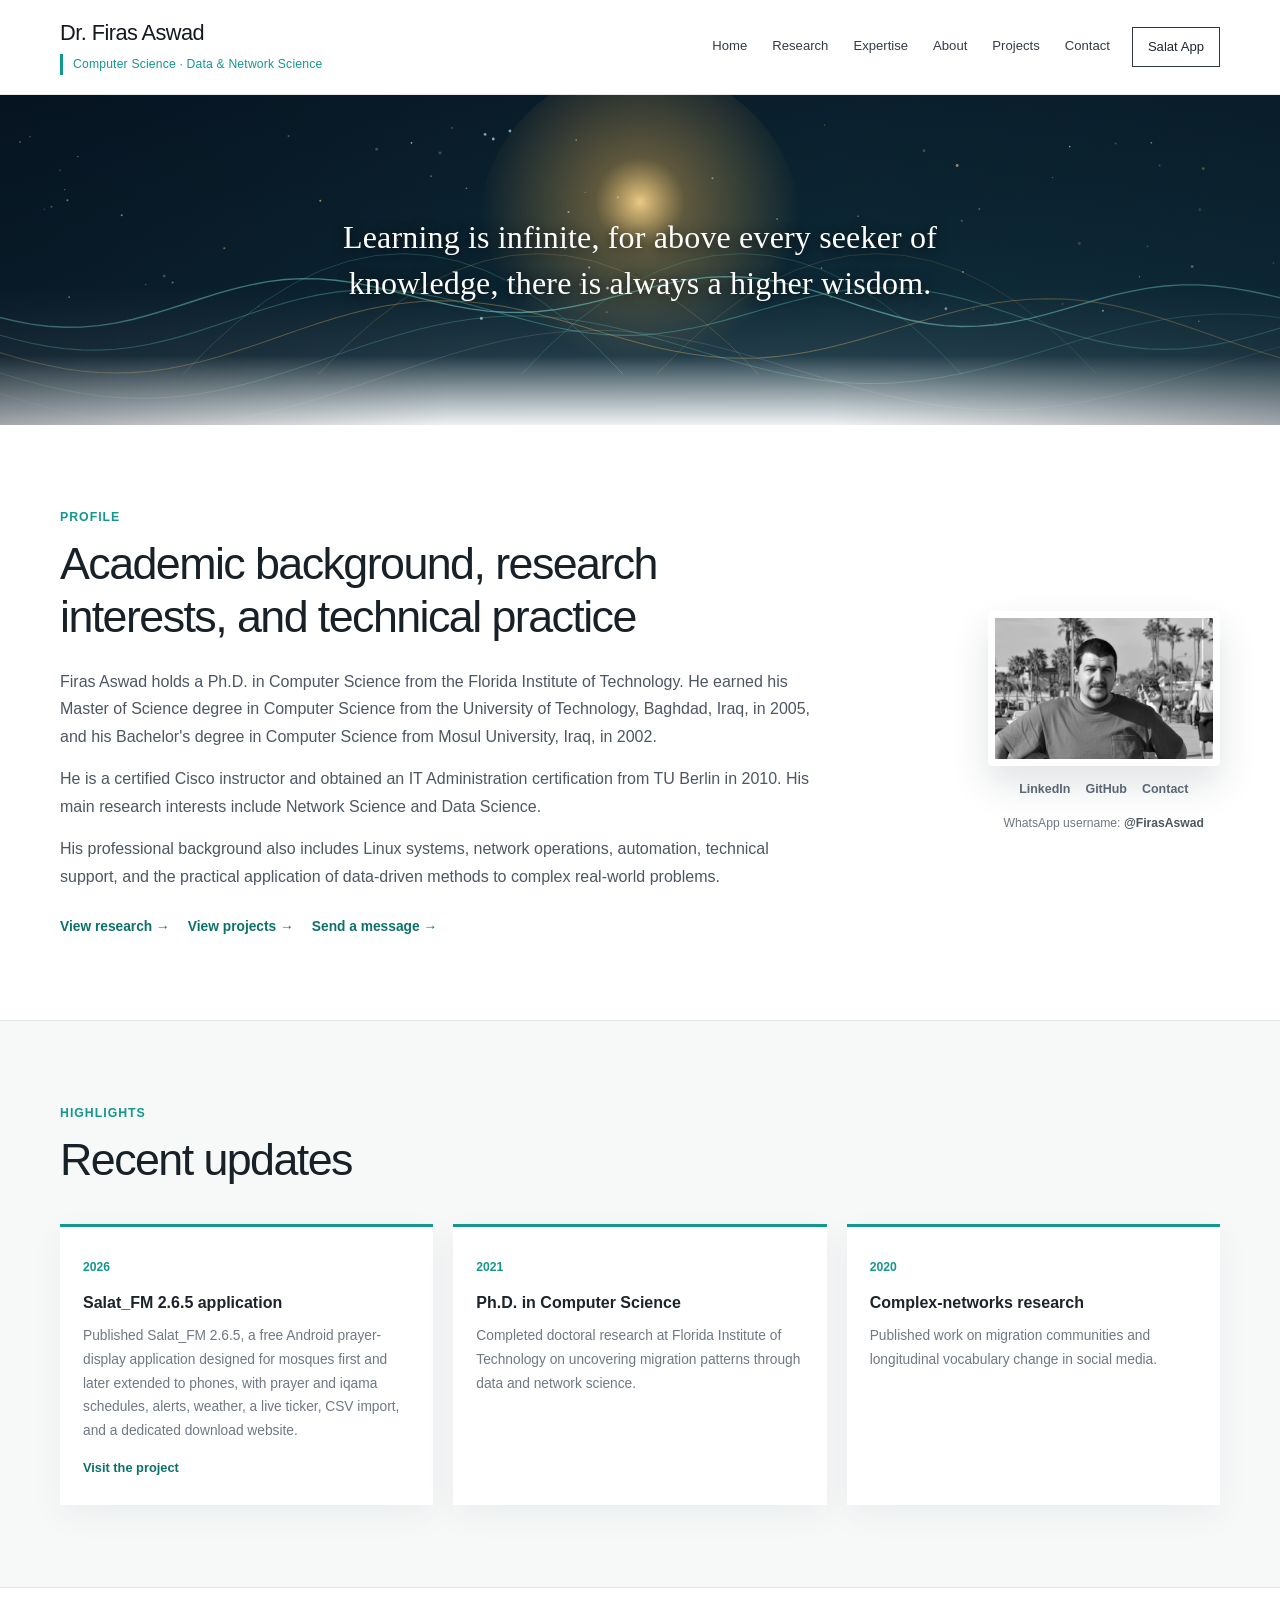
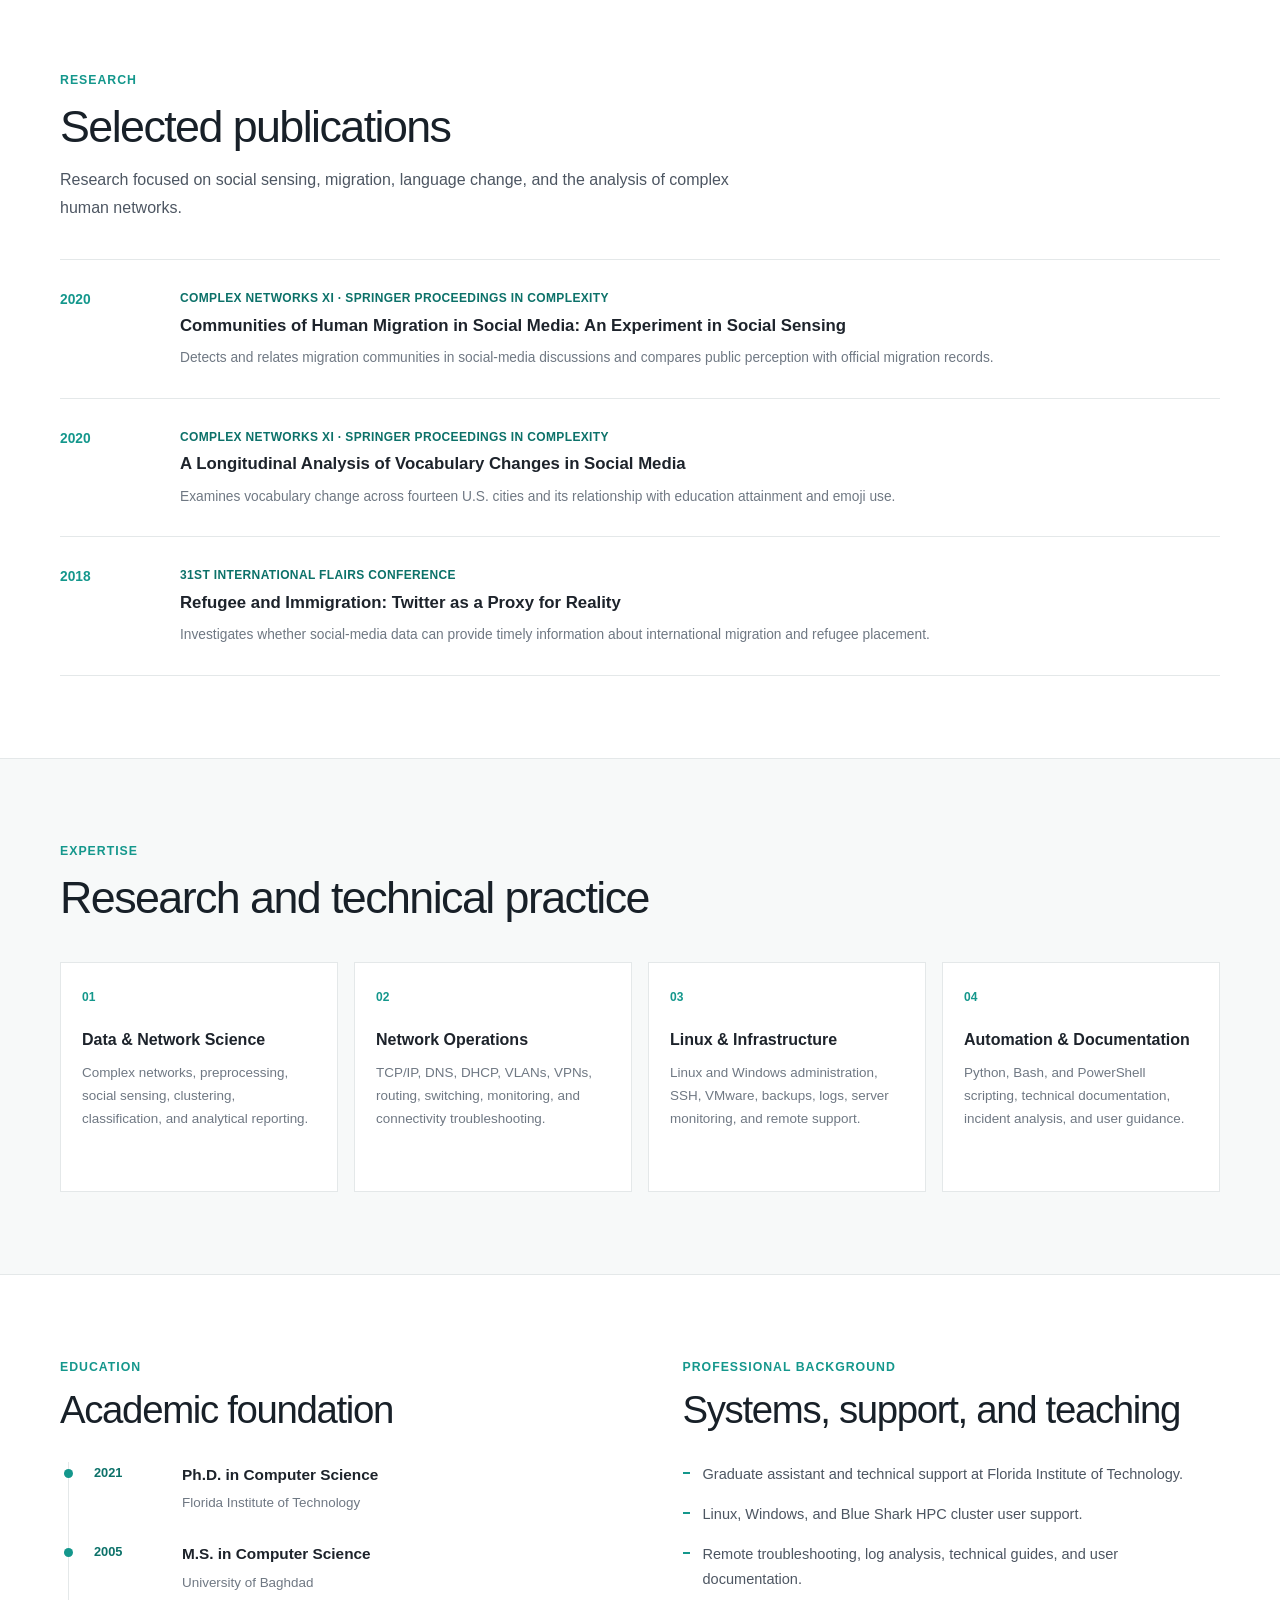
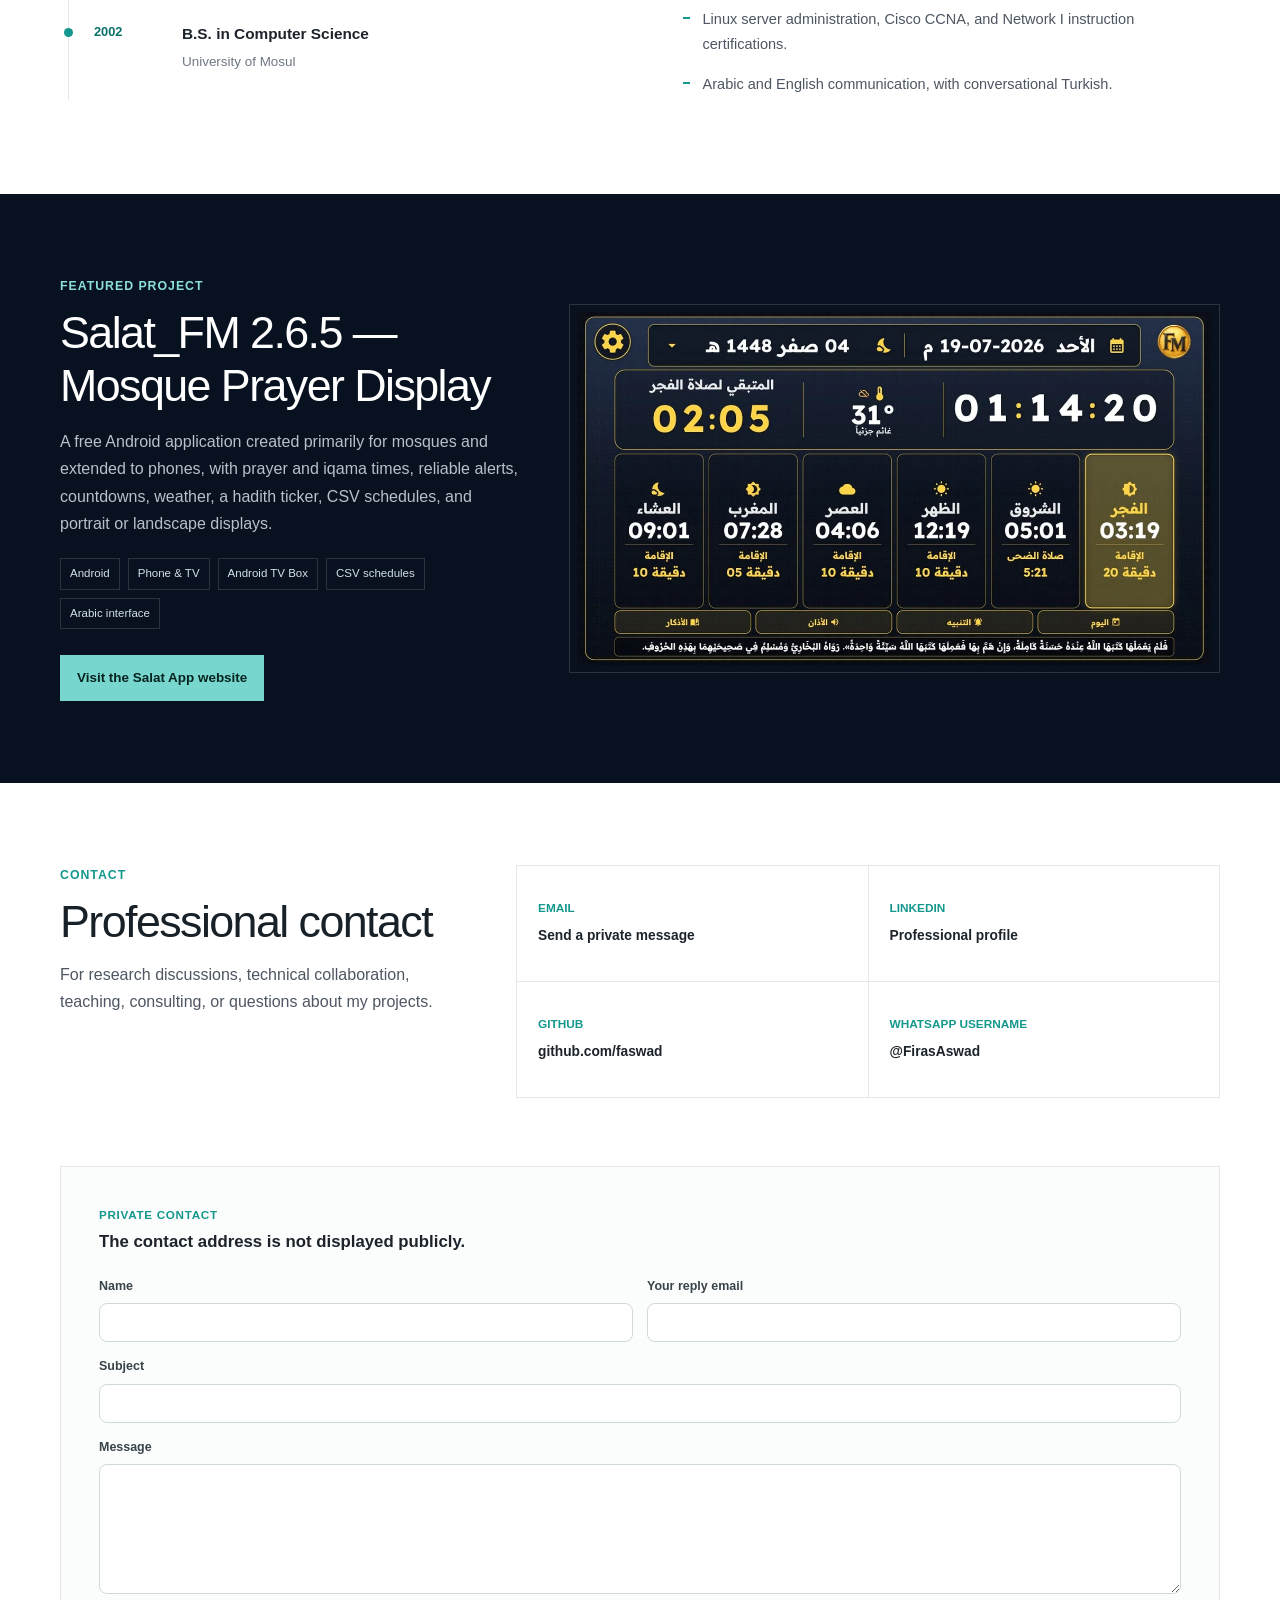
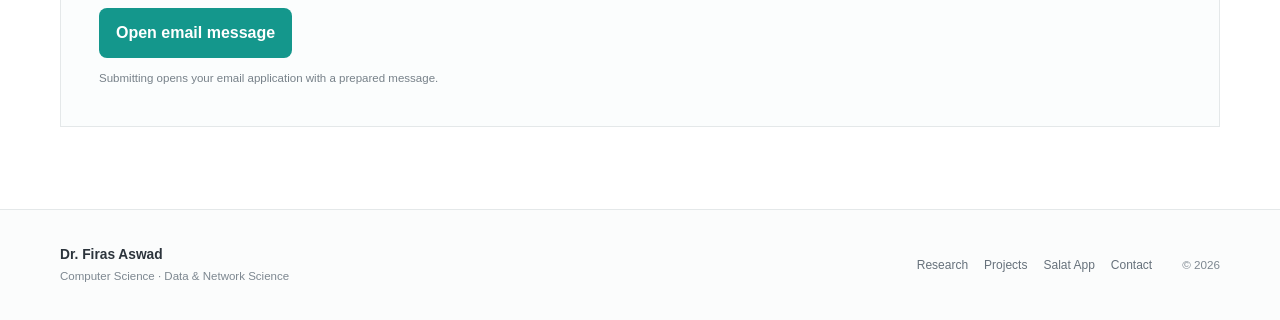
==== index.html @ f1a89670 "New Look update" ====
<!doctype html>
<html lang="en">
<head>
  <meta charset="utf-8">
  <meta name="viewport" content="width=device-width,initial-scale=1">
  <meta name="theme-color" content="#ffffff">
  <meta name="description" content="Dr. Firas Aswad — Computer Science, data and network science, IT infrastructure, Linux systems, and automation.">
  <meta name="author" content="Dr. Firas Aswad">
  <meta property="og:title" content="Dr. Firas Aswad">
  <meta property="og:description" content="Computer Science · Data & Network Science · IT Infrastructure">
  <meta property="og:type" content="website">
  <meta property="og:url" content="https://faswad.github.io/">
  <meta property="og:image" content="https://faswad.github.io/assets/images/social-preview.jpg">
  <meta name="twitter:card" content="summary_large_image">
  <link rel="icon" type="image/png" sizes="32x32" href="assets/images/favicon-32.png">
  <link rel="manifest" href="site.webmanifest">
  <link rel="stylesheet" href="assets/css/style.css?v=10">
  <title>Dr. Firas Aswad | Computer Science & Network Science</title>
</head>

<body>
  <a class="skip-link" href="#mainContent">Skip to main content</a>

  <header class="site-header">
    <div class="container header-inner">
      <a class="identity" href="#home" aria-label="Dr. Firas Aswad home">
        <strong>Dr. Firas Aswad</strong>
        <span>Computer Science · Data &amp; Network Science</span>
      </a>

      <button id="menuButton" class="menu-button" type="button"
              aria-expanded="false" aria-controls="mainNav"
              aria-label="Open navigation">
        <span></span><span></span><span></span>
      </button>

      <nav id="mainNav" class="main-nav" aria-label="Main navigation">
        <a href="#home">Home</a>
        <a href="#research">Research</a>
        <a href="#expertise">Expertise</a>
        <a href="#about">About</a>
        <a href="#projects">Projects</a>
        <a href="#contact">Contact</a>
        <a class="nav-button" href="https://faswad.github.io/salat/">Salat App</a>
      </nav>
    </div>
  </header>

  <main id="mainContent">
    <section id="home" class="knowledge-hero" aria-labelledby="heroStatement">
      <div class="knowledge-overlay">
        <p id="heroStatement">
          Learning is infinite, for above every seeker of knowledge,
          there is always a higher wisdom.
        </p>
      </div>
    </section>

    <section id="about" class="profile-section section">
      <div class="container profile-grid">
        <article class="profile-copy reveal">
          <p class="section-label">Profile</p>
          <h1>Academic background, research interests, and technical practice</h1>

          <p>
            Firas Aswad holds a Ph.D. in Computer Science from the Florida Institute
            of Technology. He earned his Master of Science degree in Computer Science
            from the University of Technology, Baghdad, Iraq, in 2005, and his
            Bachelor's degree in Computer Science from Mosul University, Iraq, in 2002.
          </p>
          <p>
            He is a certified Cisco instructor and obtained an IT Administration
            certification from TU Berlin in 2010. His main research interests include
            Network Science and Data Science.
          </p>
          <p>
            His professional background also includes Linux systems, network operations,
            automation, technical support, and the practical application of data-driven
            methods to complex real-world problems.
          </p>

          <div class="profile-actions">
            <a class="text-link" href="#research">View research</a>
            <a class="text-link" href="#projects">View projects</a>
            <a class="text-link" href="#contact">Send a message</a>
          </div>
        </article>

        <aside class="profile-card reveal" aria-label="Professional profile">
          <img src="assets/images/firas-portrait-bw.webp"
               alt="Portrait of Dr. Firas Aswad"
               width="720" height="900">

          <div class="profile-links">
            <a href="https://www.linkedin.com/in/firas-aswad-50849962"
               target="_blank" rel="noopener noreferrer">LinkedIn</a>
            <a href="https://github.com/faswad"
               target="_blank" rel="noopener noreferrer">GitHub</a>
            <a href="#contact">Contact</a>
          </div>

          <p class="whatsapp-name">WhatsApp username: <strong>@FirasAswad</strong></p>
        </aside>
      </div>
    </section>

    <section class="updates-section section section-tint" aria-labelledby="updatesTitle">
      <div class="container">
        <header class="section-heading reveal">
          <p class="section-label">Highlights</p>
          <h2 id="updatesTitle">Recent updates</h2>
        </header>

        <div class="updates-grid">
          <article class="update-card reveal">
            <time datetime="2026">2026</time>
            <h3>Salat_FM 2.6.5 application</h3>
            <p>
              Published Salat_FM 2.6.5, a free Android prayer-display application designed for mosques first and later extended to phones, with prayer and iqama schedules, alerts, weather, a live ticker, CSV import, and a dedicated download website.
            </p>
            <a href="https://faswad.github.io/salat/">Visit the project</a>
          </article>

          <article class="update-card reveal">
            <time datetime="2021">2021</time>
            <h3>Ph.D. in Computer Science</h3>
            <p>
              Completed doctoral research at Florida Institute of Technology on
              uncovering migration patterns through data and network science.
            </p>
          </article>

          <article class="update-card reveal">
            <time datetime="2020">2020</time>
            <h3>Complex-networks research</h3>
            <p>
              Published work on migration communities and longitudinal vocabulary
              change in social media.
            </p>
          </article>
        </div>
      </div>
    </section>

    <section id="research" class="section">
      <div class="container">
        <header class="section-heading reveal">
          <p class="section-label">Research</p>
          <h2>Selected publications</h2>
          <p>
            Research focused on social sensing, migration, language change,
            and the analysis of complex human networks.
          </p>
        </header>

        <div class="publication-list">
          <article class="publication-item reveal">
            <div class="publication-year">2020</div>
            <div>
              <p class="publication-venue">Complex Networks XI · Springer Proceedings in Complexity</p>
              <h3>Communities of Human Migration in Social Media: An Experiment in Social Sensing</h3>
              <p>
                Detects and relates migration communities in social-media discussions
                and compares public perception with official migration records.
              </p>
            </div>
          </article>

          <article class="publication-item reveal">
            <div class="publication-year">2020</div>
            <div>
              <p class="publication-venue">Complex Networks XI · Springer Proceedings in Complexity</p>
              <h3>A Longitudinal Analysis of Vocabulary Changes in Social Media</h3>
              <p>
                Examines vocabulary change across fourteen U.S. cities and its
                relationship with education attainment and emoji use.
              </p>
            </div>
          </article>

          <article class="publication-item reveal">
            <div class="publication-year">2018</div>
            <div>
              <p class="publication-venue">31st International FLAIRS Conference</p>
              <h3>Refugee and Immigration: Twitter as a Proxy for Reality</h3>
              <p>
                Investigates whether social-media data can provide timely information
                about international migration and refugee placement.
              </p>
            </div>
          </article>
        </div>
      </div>
    </section>

    <section id="expertise" class="section section-tint">
      <div class="container">
        <header class="section-heading reveal">
          <p class="section-label">Expertise</p>
          <h2>Research and technical practice</h2>
        </header>

        <div class="expertise-grid">
          <article class="expertise-card reveal">
            <span>01</span>
            <h3>Data &amp; Network Science</h3>
            <p>Complex networks, preprocessing, social sensing, clustering, classification, and analytical reporting.</p>
          </article>

          <article class="expertise-card reveal">
            <span>02</span>
            <h3>Network Operations</h3>
            <p>TCP/IP, DNS, DHCP, VLANs, VPNs, routing, switching, monitoring, and connectivity troubleshooting.</p>
          </article>

          <article class="expertise-card reveal">
            <span>03</span>
            <h3>Linux &amp; Infrastructure</h3>
            <p>Linux and Windows administration, SSH, VMware, backups, logs, server monitoring, and remote support.</p>
          </article>

          <article class="expertise-card reveal">
            <span>04</span>
            <h3>Automation &amp; Documentation</h3>
            <p>Python, Bash, and PowerShell scripting, technical documentation, incident analysis, and user guidance.</p>
          </article>
        </div>
      </div>
    </section>

    <section class="section" aria-labelledby="backgroundTitle">
      <div class="container two-column">
        <article class="background-panel reveal">
          <p class="section-label">Education</p>
          <h2 id="backgroundTitle">Academic foundation</h2>

          <div class="timeline">
            <div class="timeline-item">
              <time>2021</time>
              <div>
                <h3>Ph.D. in Computer Science</h3>
                <p>Florida Institute of Technology</p>
              </div>
            </div>
            <div class="timeline-item">
              <time>2005</time>
              <div>
                <h3>M.S. in Computer Science</h3>
                <p>University of Baghdad</p>
              </div>
            </div>
            <div class="timeline-item">
              <time>2002</time>
              <div>
                <h3>B.S. in Computer Science</h3>
                <p>University of Mosul</p>
              </div>
            </div>
          </div>
        </article>

        <article class="background-panel reveal">
          <p class="section-label">Professional background</p>
          <h2>Systems, support, and teaching</h2>
          <ul class="clean-list">
            <li>Graduate assistant and technical support at Florida Institute of Technology.</li>
            <li>Linux, Windows, and Blue Shark HPC cluster user support.</li>
            <li>Remote troubleshooting, log analysis, technical guides, and user documentation.</li>
            <li>Linux server administration, Cisco CCNA, and Network I instruction certifications.</li>
            <li>Arabic and English communication, with conversational Turkish.</li>
          </ul>
        </article>
      </div>
    </section>

    <section id="projects" class="section project-section">
      <div class="container">
        <article class="project-feature reveal">
          <div class="project-copy">
            <p class="section-label light">Featured project</p>
            <h2>Salat_FM 2.6.5 — Mosque Prayer Display</h2>
            <p>
              A free Android application created primarily for mosques and extended to phones, with prayer and iqama times, reliable alerts, countdowns, weather, a hadith ticker, CSV schedules, and portrait or landscape displays.
            </p>
            <div class="project-tags">
              <span>Android</span>
              <span>Phone &amp; TV</span>
              <span>Android TV Box</span>
              <span>CSV schedules</span>
              <span>Arabic interface</span>
            </div>
            <a class="project-button" href="https://faswad.github.io/salat/">
              Visit the Salat App website
            </a>
          </div>

          <div class="project-image">
            <img src="assets/images/salat-app.webp"
                 alt="Salat_FM 2.6.5 application in landscape mode"
                 loading="lazy">
          </div>
        </article>
      </div>
    </section>

    <section id="contact" class="section">
      <div class="container contact-layout">
        <header class="section-heading reveal">
          <p class="section-label">Contact</p>
          <h2>Professional contact</h2>
          <p>
            For research discussions, technical collaboration, teaching,
            consulting, or questions about my projects.
          </p>
        </header>

        <div class="contact-cards reveal">
          <button class="contact-email-button" type="button" data-contact-open>
            <span>Email</span>
            <strong>Send a private message</strong>
          </button>
          <a href="https://www.linkedin.com/in/firas-aswad-50849962"
             target="_blank" rel="noopener noreferrer">
            <span>LinkedIn</span>
            <strong>Professional profile</strong>
          </a>
          <a href="https://github.com/faswad"
             target="_blank" rel="noopener noreferrer">
            <span>GitHub</span>
            <strong>github.com/faswad</strong>
          </a>
          <div class="contact-static">
            <span>WhatsApp username</span>
            <strong>@FirasAswad</strong>
          </div>
        </div>

        <form class="private-contact-form reveal" id="privateContactForm">
          <div class="private-form-heading">
            <span>Private contact</span>
            <strong>The contact address is not displayed publicly.</strong>
          </div>
          <div class="private-form-grid">
            <label>Name<input type="text" name="name" autocomplete="name" required maxlength="80"></label>
            <label>Your reply email<input type="email" name="reply" autocomplete="email" required maxlength="120"></label>
          </div>
          <label>Subject<input type="text" name="subject" required maxlength="140"></label>
          <label>Message<textarea name="message" rows="6" required maxlength="2500"></textarea></label>
          <button type="submit">Open email message</button>
          <p id="privateContactStatus" aria-live="polite">Submitting opens your email application with a prepared message.</p>
        </form>
      </div>
    </section>
  </main>

  <footer class="site-footer">
    <div class="container footer-inner">
      <div>
        <strong>Dr. Firas Aswad</strong>
        <span>Computer Science · Data &amp; Network Science</span>
      </div>
      <nav aria-label="Footer navigation">
        <a href="#research">Research</a>
        <a href="#projects">Projects</a>
        <a href="https://faswad.github.io/salat/">Salat App</a>
        <a href="#contact">Contact</a>
      </nav>
      <p>© <span data-year></span></p>
    </div>
  </footer>

  <script src="assets/js/main.js?v=10"></script>
</body>
</html>
---- assets/css/style.css ----
:root {
  --ink: #1d232b;
  --ink-soft: #4d5662;
  --muted: #6f7883;
  --teal: #14978c;
  --teal-dark: #0c7169;
  --teal-pale: #e9f5f3;
  --navy: #08111f;
  --paper: #ffffff;
  --tint: #f7f9f9;
  --line: #e4e8e9;
  --shadow: 0 18px 48px rgba(22, 35, 49, 0.10);
  --radius: 5px;
  --container: 1160px;
}

* { box-sizing: border-box; }
html { scroll-behavior: smooth; scroll-padding-top: 92px; }
body {
  margin: 0;
  min-width: 320px;
  color: var(--ink);
  background: var(--paper);
  font-family: "Avenir Next", "Segoe UI", Arial, sans-serif;
  line-height: 1.72;
  -webkit-font-smoothing: antialiased;
}
img { display: block; max-width: 100%; }
a { color: inherit; }
button { font: inherit; }
.container { width: min(calc(100% - 40px), var(--container)); margin-inline: auto; }

.skip-link {
  position: fixed;
  top: 10px;
  left: 10px;
  z-index: 9999;
  transform: translateY(-160%);
  padding: 9px 14px;
  color: white;
  background: var(--teal-dark);
  text-decoration: none;
}
.skip-link:focus { transform: translateY(0); }

.site-header {
  position: sticky;
  top: 0;
  z-index: 1000;
  background: rgba(255,255,255,.97);
  border-bottom: 1px solid var(--line);
  backdrop-filter: blur(14px);
}
.header-inner {
  min-height: 94px;
  display: flex;
  align-items: center;
  justify-content: space-between;
  gap: 28px;
}
.identity {
  min-width: 270px;
  text-decoration: none;
}
.identity strong {
  display: block;
  color: #14191f;
  font-size: 1.36rem;
  font-weight: 500;
  letter-spacing: -.025em;
  line-height: 1.25;
}
.identity span {
  display: block;
  margin-top: 7px;
  padding-left: 10px;
  border-left: 3px solid var(--teal);
  color: var(--teal);
  font-size: .76rem;
  letter-spacing: .015em;
}
.main-nav {
  display: flex;
  align-items: center;
  gap: 3px;
}
.main-nav a {
  padding: 8px 11px;
  color: #333b45;
  font-size: .82rem;
  text-decoration: none;
  border-bottom: 2px solid transparent;
}
.main-nav a:hover,
.main-nav a:focus-visible {
  color: var(--teal-dark);
  border-bottom-color: var(--teal);
}
.main-nav .nav-button {
  margin-left: 8px;
  padding: 8px 15px;
  border: 1px solid #2e363f;
  color: #1e252c;
}
.main-nav .nav-button:hover {
  color: white;
  border-color: var(--teal);
  background: var(--teal);
}
.menu-button {
  display: none;
  width: 44px;
  height: 44px;
  padding: 10px;
  border: 1px solid var(--line);
  background: white;
  cursor: pointer;
}
.menu-button span {
  display: block;
  height: 2px;
  margin: 5px 0;
  background: var(--ink);
}

.knowledge-hero {
  min-height: 330px;
  display: grid;
  place-items: center;
  background: var(--navy) url("../images/knowledge-horizon.svg") center/cover no-repeat;
}
.knowledge-overlay {
  width: min(calc(100% - 40px), 760px);
  padding: 38px 30px;
  text-align: center;
}
.knowledge-overlay p {
  margin: 0;
  color: white;
  font-family: Georgia, "Times New Roman", serif;
  font-size: clamp(1.35rem, 2.5vw, 2.05rem);
  line-height: 1.45;
  text-shadow: 0 2px 12px rgba(0,0,0,.65);
}

.section { padding: 82px 0; }
.section-tint {
  background: var(--tint);
  border-block: 1px solid var(--line);
}
.section-label {
  margin: 0 0 9px;
  color: var(--teal);
  font-size: .77rem;
  font-weight: 600;
  letter-spacing: .08em;
  text-transform: uppercase;
}
.section-label.light { color: #8de0d7; }
.section-heading {
  max-width: 760px;
  margin-bottom: 38px;
}
.section-heading h2,
.profile-copy h1,
.background-panel h2,
.project-copy h2 {
  margin: 0;
  color: #182028;
  font-size: clamp(2rem, 3.5vw, 3rem);
  font-weight: 400;
  letter-spacing: -.035em;
  line-height: 1.18;
}
.section-heading > p:last-child {
  max-width: 690px;
  margin: 13px 0 0;
  color: var(--ink-soft);
}

.profile-grid {
  display: grid;
  grid-template-columns: minmax(0, 1.72fr) minmax(210px, .48fr);
  gap: clamp(48px, 8vw, 95px);
  align-items: center;
}
.profile-copy {
  max-width: 760px;
}
.profile-copy h1 { margin-bottom: 25px; }
.profile-copy > p:not(.section-label) {
  margin: 0 0 15px;
  color: var(--ink-soft);
  font-size: 1rem;
}
.profile-actions {
  display: flex;
  flex-wrap: wrap;
  gap: 18px;
  margin-top: 24px;
}
.text-link {
  color: var(--teal-dark);
  font-size: .86rem;
  font-weight: 600;
  text-decoration: none;
}
.text-link::after { content: " →"; }
.text-link:hover { text-decoration: underline; }

.profile-card {
  max-width: 238px;
  justify-self: center;
}
.profile-card img {
  width: 100%;
  aspect-ratio: 4/5;
  object-fit: cover;
  border: 1px solid #e1e4e5;
}
.profile-links {
  display: flex;
  justify-content: center;
  gap: 15px;
  padding: 13px 5px 8px;
}
.profile-links a {
  color: #596675;
  font-size: .78rem;
  font-weight: 600;
  text-decoration: none;
}
.profile-links a:hover { color: var(--teal); }
.whatsapp-name {
  margin: 4px 0 0;
  color: var(--muted);
  text-align: center;
  font-size: .76rem;
}
.whatsapp-name strong { color: var(--ink-soft); }

.updates-grid {
  display: grid;
  grid-template-columns: repeat(3, minmax(0,1fr));
  gap: 20px;
}
.update-card {
  padding: 25px 23px;
  background: white;
  border-top: 3px solid var(--teal);
  box-shadow: 0 10px 30px rgba(30,45,58,.055);
}
.update-card time {
  color: var(--teal);
  font-size: .76rem;
  font-weight: 700;
}
.update-card h3 {
  margin: 9px 0 8px;
  font-size: 1rem;
  font-weight: 600;
}
.update-card p {
  margin: 0;
  color: var(--muted);
  font-size: .86rem;
}
.update-card a {
  display: inline-block;
  margin-top: 14px;
  color: var(--teal-dark);
  font-size: .8rem;
  font-weight: 600;
  text-decoration: none;
}

.publication-list {
  border-top: 1px solid var(--line);
}
.publication-item {
  display: grid;
  grid-template-columns: 95px 1fr;
  gap: 25px;
  padding: 28px 0;
  border-bottom: 1px solid var(--line);
}
.publication-year {
  color: var(--teal);
  font-size: .86rem;
  font-weight: 600;
}
.publication-venue {
  margin: 0 0 5px;
  color: var(--teal-dark);
  font-size: .75rem;
  font-weight: 600;
  letter-spacing: .03em;
  text-transform: uppercase;
}
.publication-item h3 {
  margin: 0;
  font-size: 1.05rem;
  font-weight: 600;
  line-height: 1.45;
}
.publication-item div:last-child > p:last-child {
  margin: 8px 0 0;
  color: var(--muted);
  font-size: .86rem;
}

.expertise-grid {
  display: grid;
  grid-template-columns: repeat(4, minmax(0,1fr));
  gap: 16px;
}
.expertise-card {
  min-height: 230px;
  padding: 24px 21px;
  background: white;
  border: 1px solid var(--line);
  transition: transform .18s ease, box-shadow .18s ease;
}
.expertise-card:hover {
  transform: translateY(-3px);
  box-shadow: var(--shadow);
}
.expertise-card > span {
  display: block;
  color: var(--teal);
  font-size: .75rem;
  font-weight: 700;
}
.expertise-card h3 {
  margin: 18px 0 8px;
  font-size: 1rem;
  font-weight: 600;
}
.expertise-card p {
  margin: 0;
  color: var(--muted);
  font-size: .84rem;
}

.two-column {
  display: grid;
  grid-template-columns: repeat(2, minmax(0,1fr));
  gap: clamp(40px, 7vw, 85px);
}
.background-panel h2 {
  margin-bottom: 29px;
  font-size: clamp(1.75rem, 3vw, 2.45rem);
}
.timeline {
  border-left: 1px solid var(--line);
  margin-left: 8px;
}
.timeline-item {
  position: relative;
  display: grid;
  grid-template-columns: 70px 1fr;
  gap: 18px;
  padding: 0 0 27px 25px;
}
.timeline-item::before {
  content: "";
  position: absolute;
  left: -5px;
  top: 7px;
  width: 9px;
  height: 9px;
  border-radius: 50%;
  background: var(--teal);
}
.timeline-item time {
  color: var(--teal-dark);
  font-size: .8rem;
  font-weight: 600;
}
.timeline-item h3 {
  margin: 0;
  font-size: .96rem;
  font-weight: 600;
}
.timeline-item p {
  margin: 3px 0 0;
  color: var(--muted);
  font-size: .84rem;
}
.clean-list {
  margin: 0;
  padding: 0;
  list-style: none;
}
.clean-list li {
  position: relative;
  padding: 0 0 15px 20px;
  color: var(--ink-soft);
  font-size: .91rem;
}
.clean-list li::before {
  content: "";
  position: absolute;
  left: 0;
  top: .72em;
  width: 7px;
  height: 2px;
  background: var(--teal);
}

.project-section {
  color: white;
  background: var(--navy);
}
.project-feature {
  display: grid;
  grid-template-columns: minmax(0,.83fr) minmax(420px,1.17fr);
  gap: 48px;
  align-items: center;
}
.project-copy h2 { color: white; }
.project-copy > p:not(.section-label) {
  color: #b7c0cb;
}
.project-tags {
  display: flex;
  flex-wrap: wrap;
  gap: 8px;
  margin: 20px 0 26px;
}
.project-tags span {
  padding: 5px 9px;
  color: #d3e0e8;
  border: 1px solid rgba(255,255,255,.14);
  font-size: .72rem;
}
.project-button {
  display: inline-flex;
  padding: 11px 17px;
  color: #06231f;
  background: #77d7ce;
  font-size: .84rem;
  font-weight: 700;
  text-decoration: none;
}
.project-button:hover { background: #9ae6df; }
.project-image {
  overflow: hidden;
  padding: 7px;
  border: 1px solid rgba(255,255,255,.14);
}
.project-image img { width: 100%; }

.contact-layout {
  display: grid;
  grid-template-columns: minmax(0,.72fr) minmax(420px,1.28fr);
  gap: 60px;
  align-items: start;
}
.contact-cards {
  display: grid;
  grid-template-columns: repeat(2, minmax(0,1fr));
  border-top: 1px solid var(--line);
  border-left: 1px solid var(--line);
}
.contact-cards a,
.contact-static {
  min-height: 116px;
  display: flex;
  flex-direction: column;
  justify-content: center;
  padding: 19px 21px;
  border-right: 1px solid var(--line);
  border-bottom: 1px solid var(--line);
  text-decoration: none;
}
.contact-cards a:hover { background: var(--teal-pale); }
.contact-cards span {
  color: var(--teal);
  font-size: .74rem;
  font-weight: 700;
  text-transform: uppercase;
}
.contact-cards strong {
  margin-top: 6px;
  color: var(--ink);
  font-size: .86rem;
  font-weight: 600;
  overflow-wrap: anywhere;
}

.site-footer {
  padding: 33px 0;
  color: #7d8790;
  border-top: 1px solid var(--line);
  background: #fbfcfc;
}
.footer-inner {
  display: grid;
  grid-template-columns: 1fr auto auto;
  align-items: center;
  gap: 30px;
}
.footer-inner > div strong {
  display: block;
  color: #2c343c;
  font-size: .86rem;
}
.footer-inner > div span {
  display: block;
  font-size: .72rem;
}
.footer-inner nav {
  display: flex;
  gap: 16px;
}
.footer-inner nav a {
  color: #66717b;
  font-size: .75rem;
  text-decoration: none;
}
.footer-inner nav a:hover { color: var(--teal); }
.footer-inner > p {
  margin: 0;
  font-size: .73rem;
}

.reveal {
  opacity: 0;
  transform: translateY(14px);
  transition: opacity .5s ease, transform .5s ease;
}
.reveal.is-visible {
  opacity: 1;
  transform: none;
}

:focus-visible {
  outline: 3px solid rgba(20,151,140,.45);
  outline-offset: 3px;
}

@media (max-width: 980px) {
  .menu-button { display: block; }
  .main-nav {
    position: absolute;
    top: calc(100% + 1px);
    left: 18px;
    right: 18px;
    display: none;
    padding: 10px;
    background: white;
    border: 1px solid var(--line);
    box-shadow: var(--shadow);
  }
  .main-nav.is-open { display: grid; }
  .main-nav a { padding: 10px 12px; }
  .main-nav .nav-button { margin: 4px 0 0; text-align: center; }
  .profile-grid,
  .project-feature,
  .contact-layout {
    grid-template-columns: 1fr;
  }
  .profile-card { max-width: 350px; }
  .expertise-grid { grid-template-columns: repeat(2, minmax(0,1fr)); }
  .updates-grid { grid-template-columns: 1fr; }
  .project-image { order: -1; }
}

@media (max-width: 680px) {
  .container { width: min(calc(100% - 24px), var(--container)); }
  .header-inner { min-height: 78px; }
  .identity { min-width: 0; }
  .identity strong { font-size: 1.05rem; }
  .identity span { font-size: .64rem; }
  .knowledge-hero { min-height: 260px; }
  .knowledge-overlay { padding: 25px 12px; }
  .section { padding: 60px 0; }
  .profile-grid { gap: 38px; }
  .publication-item { grid-template-columns: 1fr; gap: 4px; }
  .expertise-grid,
  .two-column,
  .contact-cards {
    grid-template-columns: 1fr;
  }
  .footer-inner {
    grid-template-columns: 1fr;
    text-align: center;
  }
  .footer-inner nav {
    justify-content: center;
    flex-wrap: wrap;
  }
}

@media (prefers-reduced-motion: reduce) {
  *, *::before, *::after {
    scroll-behavior: auto !important;
    transition-duration: .01ms !important;
    animation-duration: .01ms !important;
  }
  .reveal { opacity: 1; transform: none; }
}

.profile-card img {
  box-shadow: 0 18px 38px rgba(18, 36, 48, .13);
  outline: 7px solid #ffffff;
  outline-offset: -7px;
}

.knowledge-hero {
  position: relative;
  overflow: hidden;
}
.knowledge-hero::after {
  content: "";
  position: absolute;
  inset: 0;
  pointer-events: none;
  background:
    linear-gradient(90deg, rgba(4,16,27,.32), transparent 35%, transparent 65%, rgba(4,16,27,.32)),
    linear-gradient(to bottom, transparent 58%, rgba(255,255,255,.16));
}
.knowledge-overlay {
  position: relative;
  z-index: 1;
}
.knowledge-overlay p {
  max-width: 900px;
  margin-inline: auto;
  letter-spacing: .005em;
}

/* ================================================================
   Mobile-first refinement — keeps the academic desktop design while
   giving phones the same visual quality and comfortable touch targets.
   ================================================================ */
body {
  overflow-x: hidden;
  overflow-wrap: anywhere;
}

section[id] {
  scroll-margin-top: 96px;
}

.menu-button {
  border-radius: 8px;
  touch-action: manipulation;
}

.main-nav a,
.text-link,
.project-button,
.contact-cards a {
  touch-action: manipulation;
}

@media (max-width: 980px) {
  .header-inner {
    position: relative;
  }

  .main-nav {
    max-height: calc(100dvh - 96px);
    overflow-y: auto;
    overscroll-behavior: contain;
    border-radius: 12px;
  }

  .main-nav a {
    min-height: 46px;
    display: flex;
    align-items: center;
    border-bottom: 1px solid rgba(228, 232, 233, .72);
  }

  .main-nav a:last-child {
    border-bottom: 0;
  }

  .main-nav .nav-button {
    justify-content: center;
    border: 1px solid var(--teal);
    color: white;
    background: var(--teal);
  }

  .profile-card {
    order: -1;
    max-width: 210px;
  }

  .profile-copy {
    max-width: 820px;
    margin-inline: auto;
  }

  .project-feature {
    gap: 30px;
  }

  .project-image {
    width: min(100%, 820px);
    margin-inline: auto;
  }
}

@media (max-width: 760px) {
  .container {
    width: min(calc(100% - 28px), var(--container));
  }

  .site-header {
    box-shadow: 0 8px 22px rgba(21, 40, 53, .055);
  }

  .header-inner {
    min-height: 74px;
    gap: 12px;
  }

  .identity {
    min-width: 0;
    max-width: calc(100vw - 92px);
  }

  .identity strong {
    font-size: 1.06rem;
  }

  .identity span {
    max-width: 245px;
    margin-top: 4px;
    font-size: .66rem;
    line-height: 1.35;
  }

  .knowledge-hero {
    min-height: 250px;
    background-position: 50% 50%;
  }

  .knowledge-overlay {
    width: min(calc(100% - 22px), 680px);
    padding: 28px 12px;
  }

  .knowledge-overlay p {
    font-size: clamp(1.18rem, 5.5vw, 1.55rem);
    line-height: 1.56;
  }

  .section {
    padding: 56px 0;
  }

  .section-heading {
    margin-bottom: 29px;
  }

  .section-heading h2,
  .profile-copy h1,
  .background-panel h2,
  .project-copy h2 {
    font-size: clamp(1.7rem, 7.2vw, 2.25rem);
    line-height: 1.22;
  }

  .profile-grid {
    gap: 29px;
  }

  .profile-card {
    max-width: 178px;
  }

  .profile-card img {
    box-shadow: 0 14px 30px rgba(18, 36, 48, .12);
  }

  .profile-copy > p:not(.section-label) {
    font-size: .95rem;
    line-height: 1.78;
  }

  .profile-actions {
    display: grid;
    grid-template-columns: repeat(2, minmax(0, 1fr));
    gap: 9px;
  }

  .text-link {
    min-height: 44px;
    display: flex;
    align-items: center;
    justify-content: center;
    padding: 9px 12px;
    border: 1px solid var(--line);
    border-radius: 7px;
    background: #fbfcfc;
    text-align: center;
  }

  .text-link::after {
    content: "";
  }

  .updates-grid {
    gap: 14px;
  }

  .update-card {
    padding: 21px 18px;
  }

  .publication-item {
    padding: 23px 0;
  }

  .expertise-grid {
    gap: 12px;
  }

  .expertise-card {
    min-height: 0;
    padding: 20px 18px;
  }

  .two-column {
    gap: 48px;
  }

  .timeline-item {
    grid-template-columns: 58px 1fr;
    gap: 12px;
    padding-left: 20px;
  }

  .project-section {
    padding-top: 58px;
    padding-bottom: 58px;
  }

  .project-copy > p:not(.section-label) {
    font-size: .94rem;
  }

  .project-tags {
    gap: 7px;
  }

  .project-button {
    width: 100%;
    min-height: 48px;
    align-items: center;
    justify-content: center;
    text-align: center;
    border-radius: 7px;
  }

  .project-image {
    order: -1;
    border-radius: 8px;
  }

  .project-image img {
    border-radius: 4px;
  }

  .contact-layout {
    gap: 30px;
  }

  .contact-cards a,
  .contact-static {
    min-height: 96px;
    padding: 17px 18px;
  }

  .footer-inner {
    gap: 18px;
  }
}

@media (max-width: 480px) {
  html {
    scroll-padding-top: 76px;
  }

  .container {
    width: min(calc(100% - 20px), var(--container));
  }

  .header-inner {
    min-height: 68px;
  }

  .identity strong {
    font-size: .98rem;
  }

  .identity span {
    display: none;
  }

  .menu-button {
    width: 42px;
    height: 42px;
    flex: 0 0 42px;
  }

  .main-nav {
    left: 10px;
    right: 10px;
  }

  .knowledge-hero {
    min-height: 226px;
  }

  .knowledge-overlay p {
    font-size: clamp(1.08rem, 5.8vw, 1.35rem);
    line-height: 1.58;
  }

  .section {
    padding: 48px 0;
  }

  .section-label {
    font-size: .7rem;
  }

  .section-heading h2,
  .profile-copy h1,
  .background-panel h2,
  .project-copy h2 {
    font-size: clamp(1.58rem, 8.6vw, 2rem);
  }

  .profile-card {
    max-width: 158px;
  }

  .profile-links {
    gap: 11px;
    flex-wrap: wrap;
  }

  .profile-actions {
    grid-template-columns: 1fr;
  }

  .expertise-grid,
  .two-column,
  .contact-cards {
    grid-template-columns: 1fr;
  }

  .publication-venue {
    line-height: 1.55;
  }

  .timeline-item {
    grid-template-columns: 52px 1fr;
  }

  .project-tags span {
    font-size: .68rem;
  }

  .contact-cards strong {
    font-size: .81rem;
  }

  .footer-inner nav {
    gap: 10px 14px;
  }
}


/* ================================================================
   WIDER, SHORTER PROFILE PHOTO
   Keeps the full face visible on desktop, tablet, and phone.
   ================================================================ */

.profile-card {
  width: min(100%, 310px);
  max-width: 310px;
}

.profile-card img {
  width: 100%;
  aspect-ratio: 4 / 3;
  height: auto;
  object-fit: cover;
  object-position: center 38%;
  border-radius: 4px;
}

@media (max-width: 980px) {
  .profile-card {
    width: min(100%, 290px);
    max-width: 290px;
  }
}

@media (max-width: 760px) {
  .profile-card {
    width: min(100%, 275px);
    max-width: 275px;
  }

  .profile-card img {
    aspect-ratio: 4 / 3;
    object-position: center 36%;
  }
}

@media (max-width: 480px) {
  .profile-card {
    width: min(88vw, 255px);
    max-width: 255px;
  }

  .profile-card img {
    aspect-ratio: 4 / 3;
    object-position: center 35%;
  }
}


/* ================================================================
   EXACT 600 × 400 PROFILE IMAGE
   ================================================================ */
.profile-card {
  width: min(100%, 330px);
  max-width: 330px;
}

.profile-card img {
  width: 100%;
  height: auto;
  aspect-ratio: 3 / 2;
  object-fit: contain;
  object-position: center;
  background: #eef1f2;
}

@media (max-width: 760px) {
  .profile-card {
    width: min(92vw, 320px);
    max-width: 320px;
  }
}

@media (max-width: 480px) {
  .profile-card {
    width: min(94vw, 300px);
    max-width: 300px;
  }
}

/* Private contact form: the official address is intentionally not displayed. */
.contact-cards .contact-email-button {
  min-height: 116px;
  display: flex;
  flex-direction: column;
  justify-content: center;
  padding: 19px 21px;
  border: 0;
  border-right: 1px solid var(--line);
  border-bottom: 1px solid var(--line);
  background: transparent;
  color: inherit;
  text-align: left;
  cursor: pointer;
}
.contact-cards .contact-email-button:hover { background: var(--teal-pale); }
.contact-cards .contact-email-button span {
  color: var(--teal);
  font-size: .74rem;
  font-weight: 700;
  text-transform: uppercase;
}
.contact-cards .contact-email-button strong {
  margin-top: 6px;
  color: var(--ink);
  font-size: .86rem;
  font-weight: 600;
}
.private-contact-form {
  grid-column: 1 / -1;
  display: grid;
  gap: 14px;
  margin-top: 8px;
  padding: clamp(22px, 4vw, 38px);
  border: 1px solid var(--line);
  background: #fbfdfd;
}
.private-form-heading { display: grid; gap: 3px; margin-bottom: 5px; }
.private-form-heading span { color: var(--teal); font-size: .73rem; font-weight: 800; text-transform: uppercase; letter-spacing: .06em; }
.private-form-heading strong { color: var(--ink); font-size: 1.05rem; }
.private-form-grid { display: grid; grid-template-columns: 1fr 1fr; gap: 14px; }
.private-contact-form label { display: grid; gap: 6px; color: #39434a; font-size: .78rem; font-weight: 700; }
.private-contact-form input,
.private-contact-form textarea {
  width: 100%;
  border: 1px solid #cfd8dc;
  border-radius: 8px;
  background: #fff;
  color: var(--ink);
  padding: 11px 12px;
  outline: none;
}
.private-contact-form input:focus,
.private-contact-form textarea:focus { border-color: var(--teal); box-shadow: 0 0 0 3px rgba(7, 125, 116, .1); }
.private-contact-form textarea { resize: vertical; min-height: 130px; }
.private-contact-form button[type="submit"] {
  justify-self: start;
  border: 0;
  border-radius: 8px;
  background: var(--teal);
  color: #fff;
  padding: 11px 17px;
  font-weight: 800;
  cursor: pointer;
}
.private-contact-form button[type="submit"]:hover { background: #075f59; }
.private-contact-form p { margin: -3px 0 0; color: #778189; font-size: .72rem; }
@media (max-width: 640px) {
  .private-form-grid { grid-template-columns: 1fr; }
  .contact-cards .contact-email-button { text-align: center; align-items: center; }
}
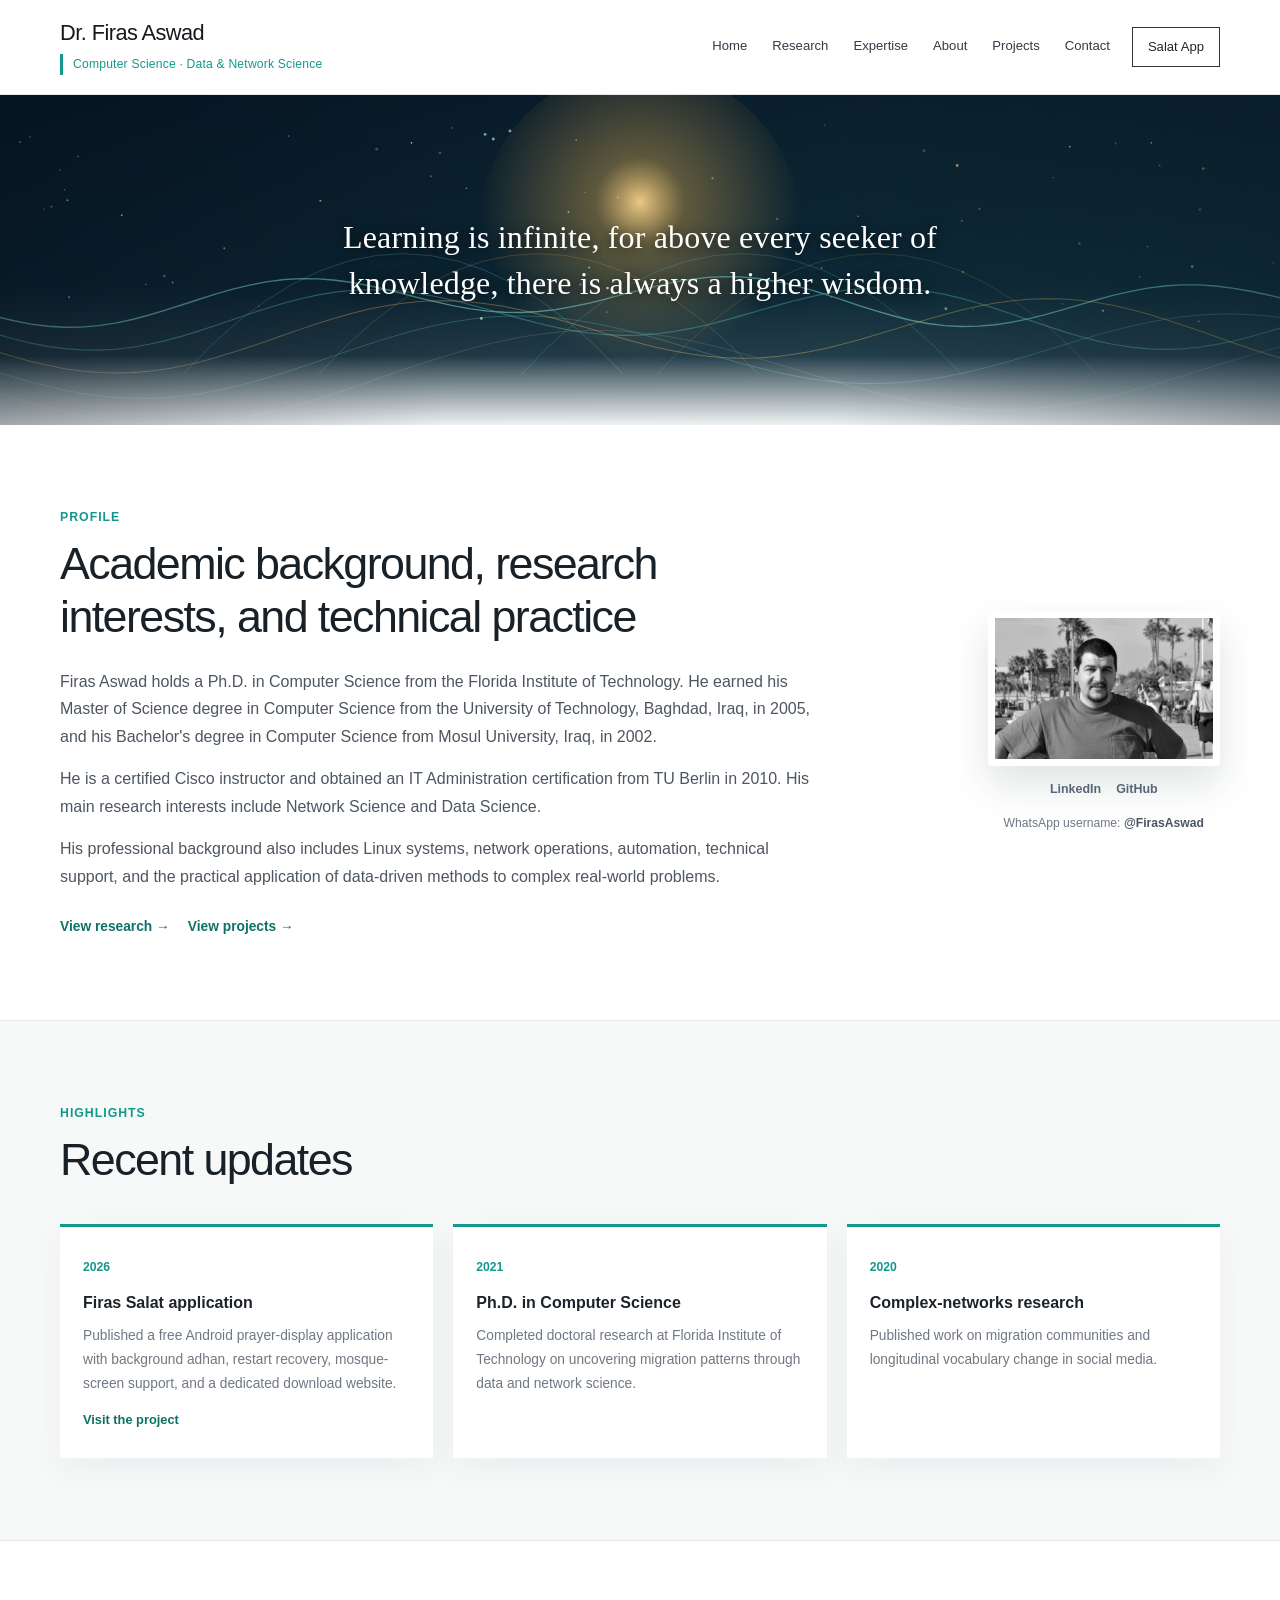
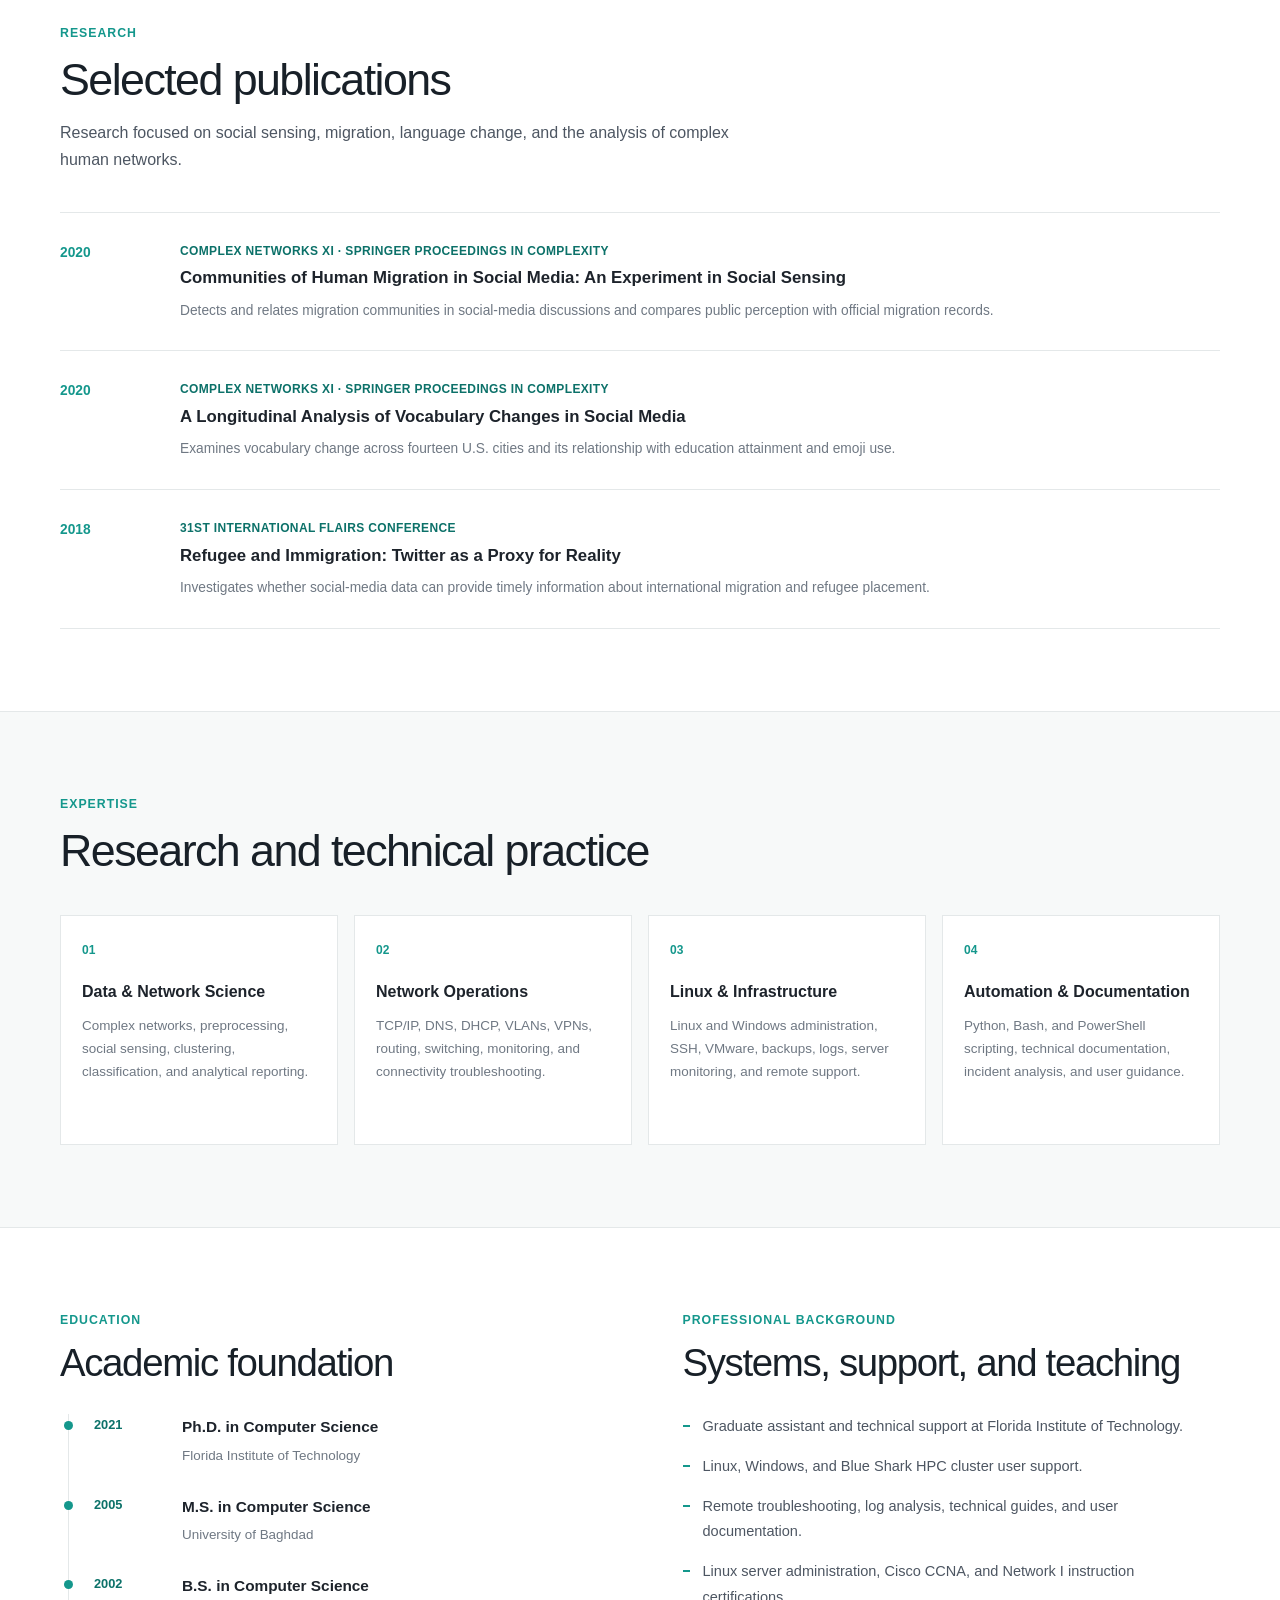
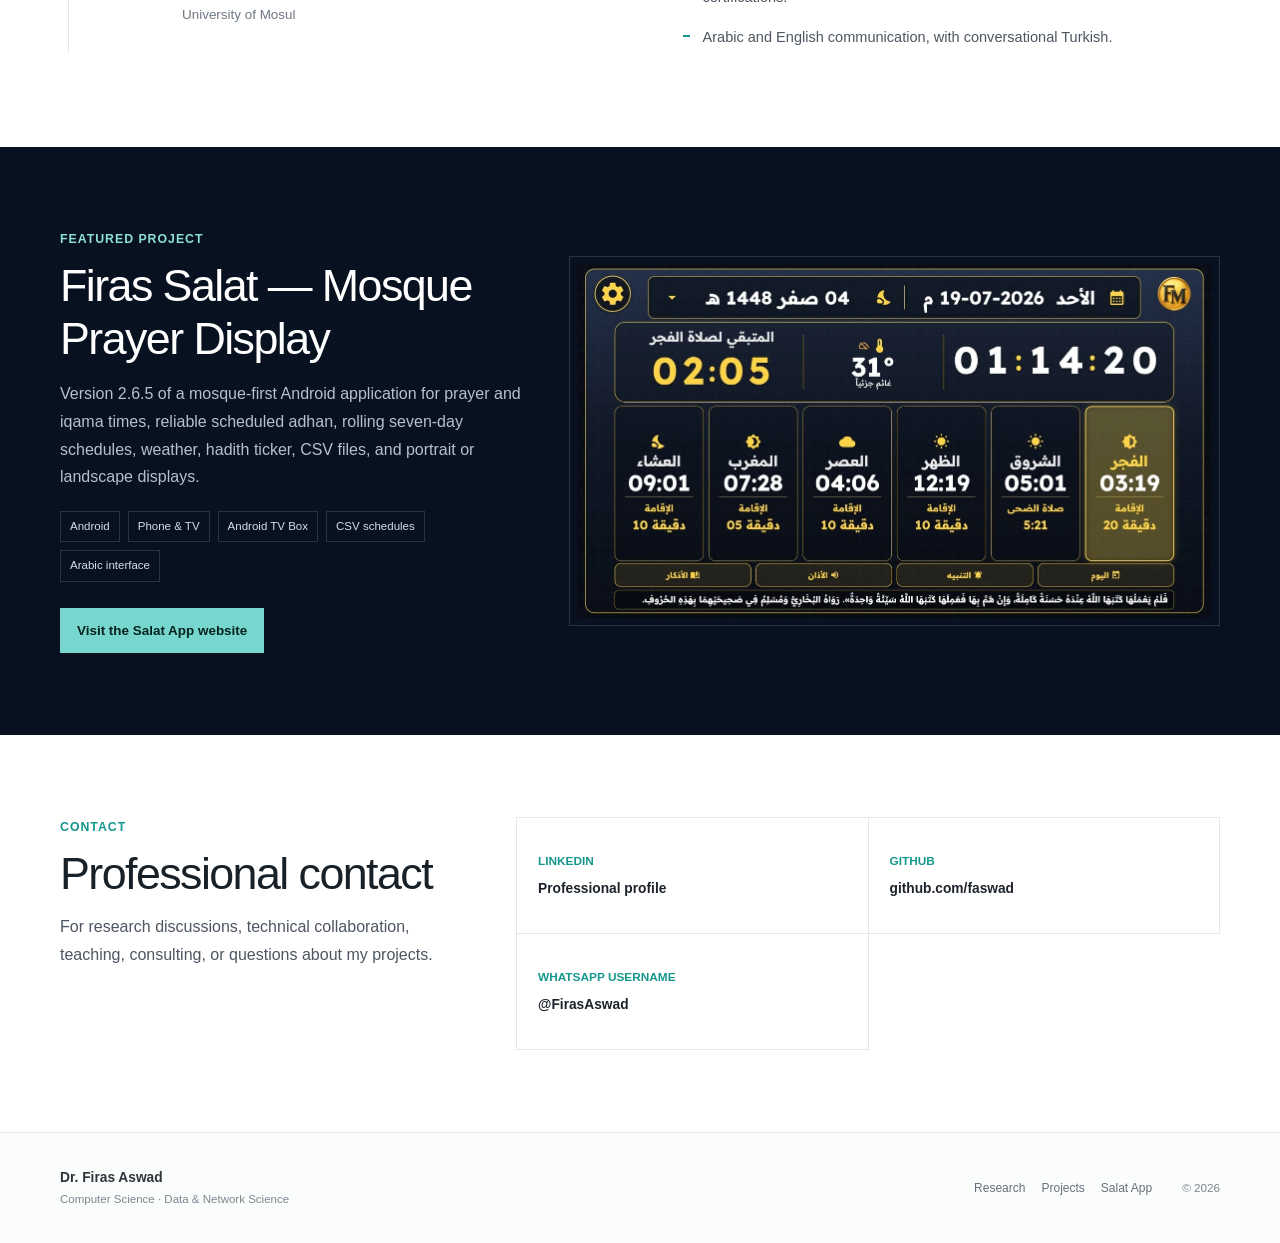
==== commit 56e36482: "Salat_FM 2.6.5" ====
--- a/index.html
+++ b/index.html
@@ -82,7 +82,6 @@
           <div class="profile-actions">
             <a class="text-link" href="#research">View research</a>
             <a class="text-link" href="#projects">View projects</a>
-            <a class="text-link" href="#contact">Send a message</a>
           </div>
         </article>
 
@@ -96,7 +95,6 @@
                target="_blank" rel="noopener noreferrer">LinkedIn</a>
             <a href="https://github.com/faswad"
                target="_blank" rel="noopener noreferrer">GitHub</a>
-            <a href="#contact">Contact</a>
           </div>
 
           <p class="whatsapp-name">WhatsApp username: <strong>@FirasAswad</strong></p>
@@ -114,9 +112,10 @@
         <div class="updates-grid">
           <article class="update-card reveal">
             <time datetime="2026">2026</time>
-            <h3>Salat_FM 2.6.5 application</h3>
+            <h3>Firas Salat application</h3>
             <p>
-              Published Salat_FM 2.6.5, a free Android prayer-display application designed for mosques first and later extended to phones, with prayer and iqama schedules, alerts, weather, a live ticker, CSV import, and a dedicated download website.
+              Published a free Android prayer-display application with background adhan,
+              restart recovery, mosque-screen support, and a dedicated download website.
             </p>
             <a href="https://faswad.github.io/salat/">Visit the project</a>
           </article>
@@ -278,9 +277,11 @@
         <article class="project-feature reveal">
           <div class="project-copy">
             <p class="section-label light">Featured project</p>
-            <h2>Salat_FM 2.6.5 — Mosque Prayer Display</h2>
+            <h2>Firas Salat — Mosque Prayer Display</h2>
             <p>
-              A free Android application created primarily for mosques and extended to phones, with prayer and iqama times, reliable alerts, countdowns, weather, a hadith ticker, CSV schedules, and portrait or landscape displays.
+              Version 2.6.5 of a mosque-first Android application for prayer and
+              iqama times, reliable scheduled adhan, rolling seven-day schedules,
+              weather, hadith ticker, CSV files, and portrait or landscape displays.
             </p>
             <div class="project-tags">
               <span>Android</span>
@@ -296,7 +297,7 @@
 
           <div class="project-image">
             <img src="assets/images/salat-app.webp"
-                 alt="Salat_FM 2.6.5 application in landscape mode"
+                 alt="Firas Salat application in landscape mode"
                  loading="lazy">
           </div>
         </article>
@@ -315,10 +316,6 @@
         </header>
 
         <div class="contact-cards reveal">
-          <button class="contact-email-button" type="button" data-contact-open>
-            <span>Email</span>
-            <strong>Send a private message</strong>
-          </button>
           <a href="https://www.linkedin.com/in/firas-aswad-50849962"
              target="_blank" rel="noopener noreferrer">
             <span>LinkedIn</span>
@@ -334,21 +331,6 @@
             <strong>@FirasAswad</strong>
           </div>
         </div>
-
-        <form class="private-contact-form reveal" id="privateContactForm">
-          <div class="private-form-heading">
-            <span>Private contact</span>
-            <strong>The contact address is not displayed publicly.</strong>
-          </div>
-          <div class="private-form-grid">
-            <label>Name<input type="text" name="name" autocomplete="name" required maxlength="80"></label>
-            <label>Your reply email<input type="email" name="reply" autocomplete="email" required maxlength="120"></label>
-          </div>
-          <label>Subject<input type="text" name="subject" required maxlength="140"></label>
-          <label>Message<textarea name="message" rows="6" required maxlength="2500"></textarea></label>
-          <button type="submit">Open email message</button>
-          <p id="privateContactStatus" aria-live="polite">Submitting opens your email application with a prepared message.</p>
-        </form>
       </div>
     </section>
   </main>
@@ -363,7 +345,6 @@
         <a href="#research">Research</a>
         <a href="#projects">Projects</a>
         <a href="https://faswad.github.io/salat/">Salat App</a>
-        <a href="#contact">Contact</a>
       </nav>
       <p>© <span data-year></span></p>
     </div>
--- a/assets/css/style.css
+++ b/assets/css/style.css
@@ -1062,75 +1062,3 @@
     max-width: 300px;
   }
 }
-
-/* Private contact form: the official address is intentionally not displayed. */
-.contact-cards .contact-email-button {
-  min-height: 116px;
-  display: flex;
-  flex-direction: column;
-  justify-content: center;
-  padding: 19px 21px;
-  border: 0;
-  border-right: 1px solid var(--line);
-  border-bottom: 1px solid var(--line);
-  background: transparent;
-  color: inherit;
-  text-align: left;
-  cursor: pointer;
-}
-.contact-cards .contact-email-button:hover { background: var(--teal-pale); }
-.contact-cards .contact-email-button span {
-  color: var(--teal);
-  font-size: .74rem;
-  font-weight: 700;
-  text-transform: uppercase;
-}
-.contact-cards .contact-email-button strong {
-  margin-top: 6px;
-  color: var(--ink);
-  font-size: .86rem;
-  font-weight: 600;
-}
-.private-contact-form {
-  grid-column: 1 / -1;
-  display: grid;
-  gap: 14px;
-  margin-top: 8px;
-  padding: clamp(22px, 4vw, 38px);
-  border: 1px solid var(--line);
-  background: #fbfdfd;
-}
-.private-form-heading { display: grid; gap: 3px; margin-bottom: 5px; }
-.private-form-heading span { color: var(--teal); font-size: .73rem; font-weight: 800; text-transform: uppercase; letter-spacing: .06em; }
-.private-form-heading strong { color: var(--ink); font-size: 1.05rem; }
-.private-form-grid { display: grid; grid-template-columns: 1fr 1fr; gap: 14px; }
-.private-contact-form label { display: grid; gap: 6px; color: #39434a; font-size: .78rem; font-weight: 700; }
-.private-contact-form input,
-.private-contact-form textarea {
-  width: 100%;
-  border: 1px solid #cfd8dc;
-  border-radius: 8px;
-  background: #fff;
-  color: var(--ink);
-  padding: 11px 12px;
-  outline: none;
-}
-.private-contact-form input:focus,
-.private-contact-form textarea:focus { border-color: var(--teal); box-shadow: 0 0 0 3px rgba(7, 125, 116, .1); }
-.private-contact-form textarea { resize: vertical; min-height: 130px; }
-.private-contact-form button[type="submit"] {
-  justify-self: start;
-  border: 0;
-  border-radius: 8px;
-  background: var(--teal);
-  color: #fff;
-  padding: 11px 17px;
-  font-weight: 800;
-  cursor: pointer;
-}
-.private-contact-form button[type="submit"]:hover { background: #075f59; }
-.private-contact-form p { margin: -3px 0 0; color: #778189; font-size: .72rem; }
-@media (max-width: 640px) {
-  .private-form-grid { grid-template-columns: 1fr; }
-  .contact-cards .contact-email-button { text-align: center; align-items: center; }
-}
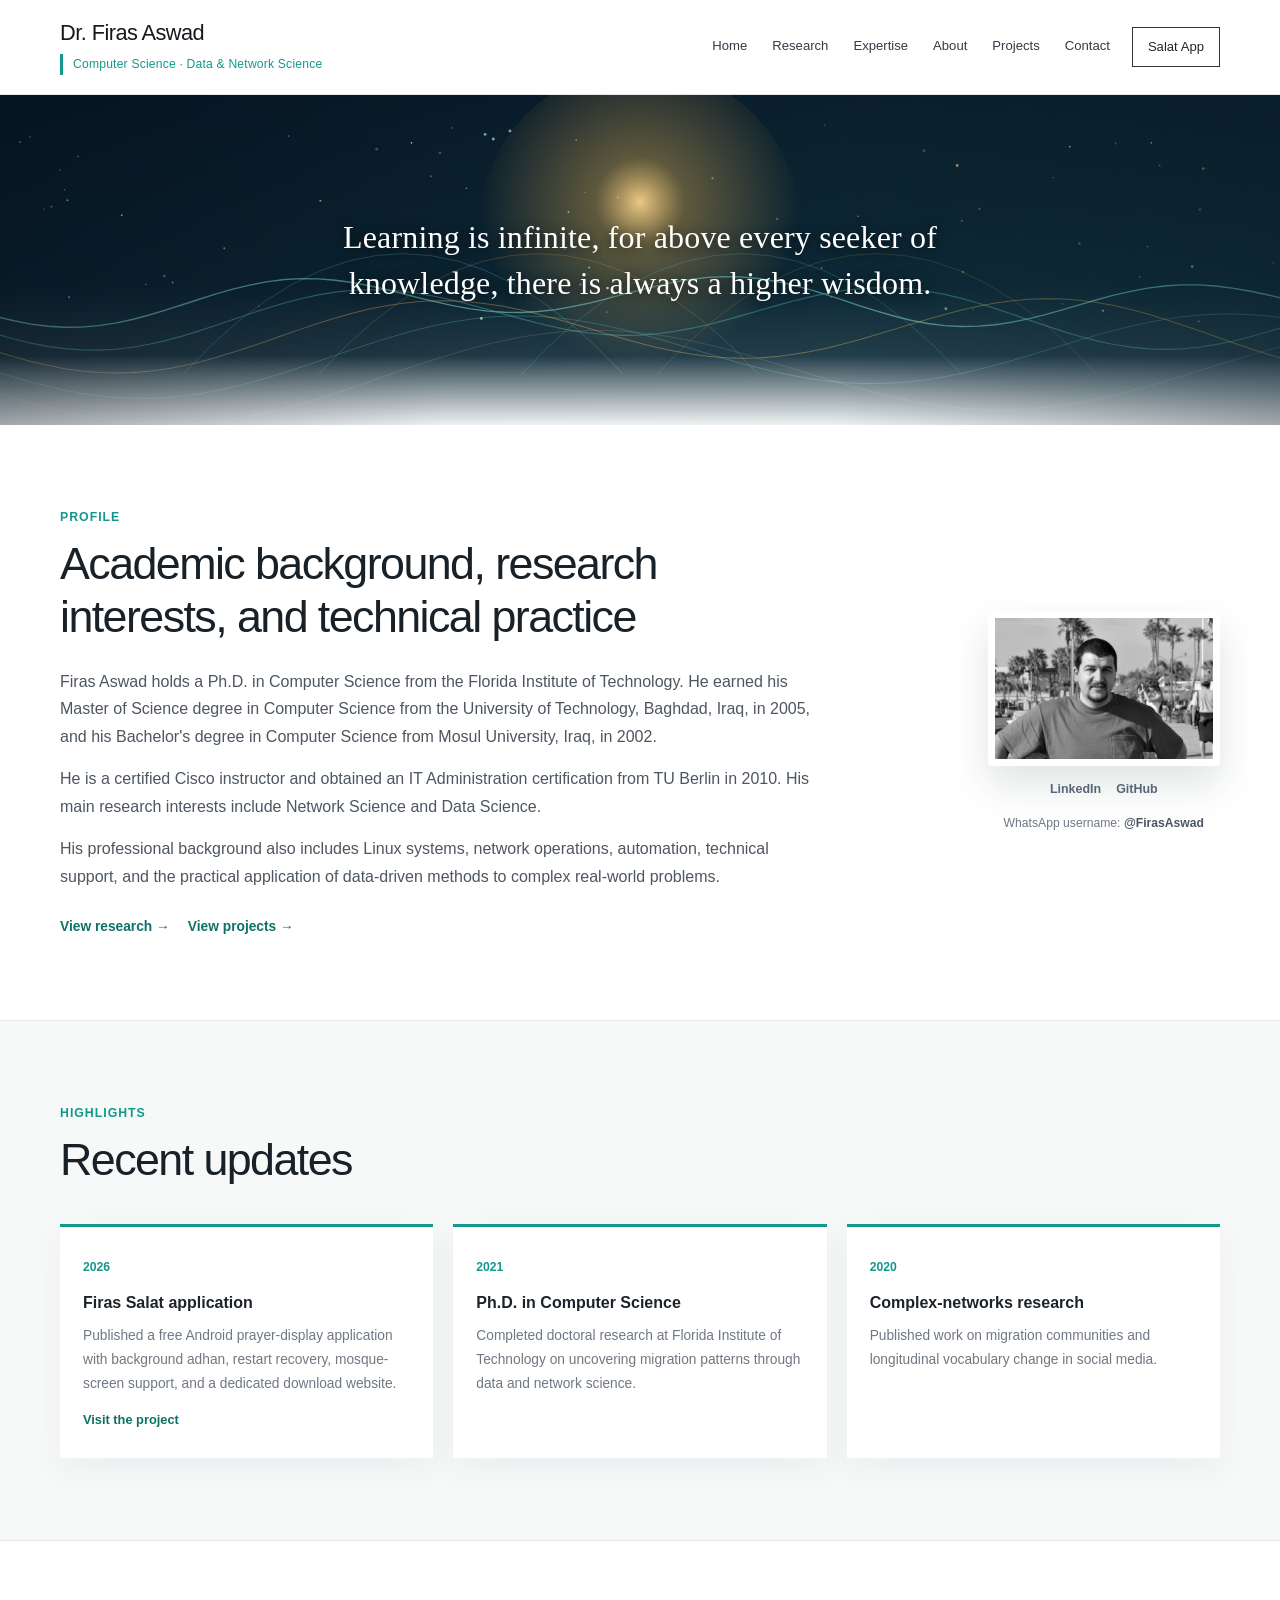
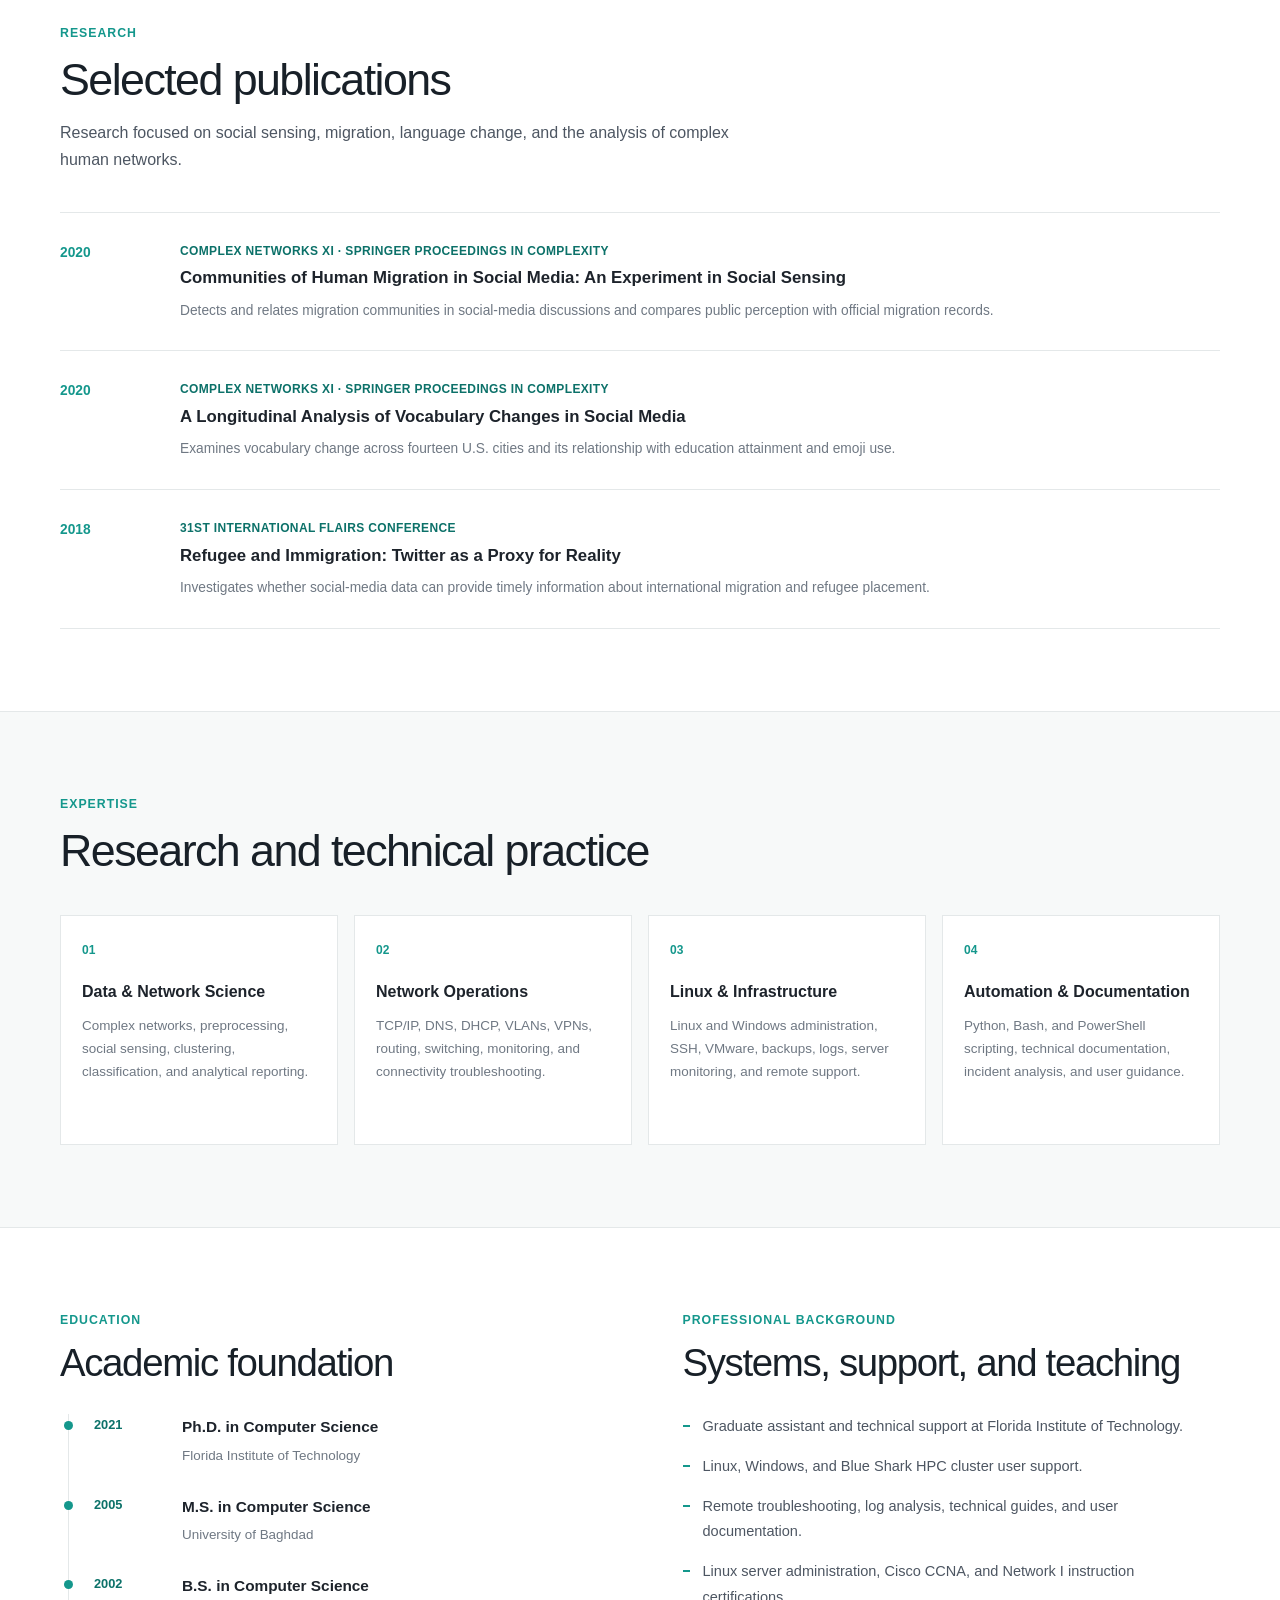
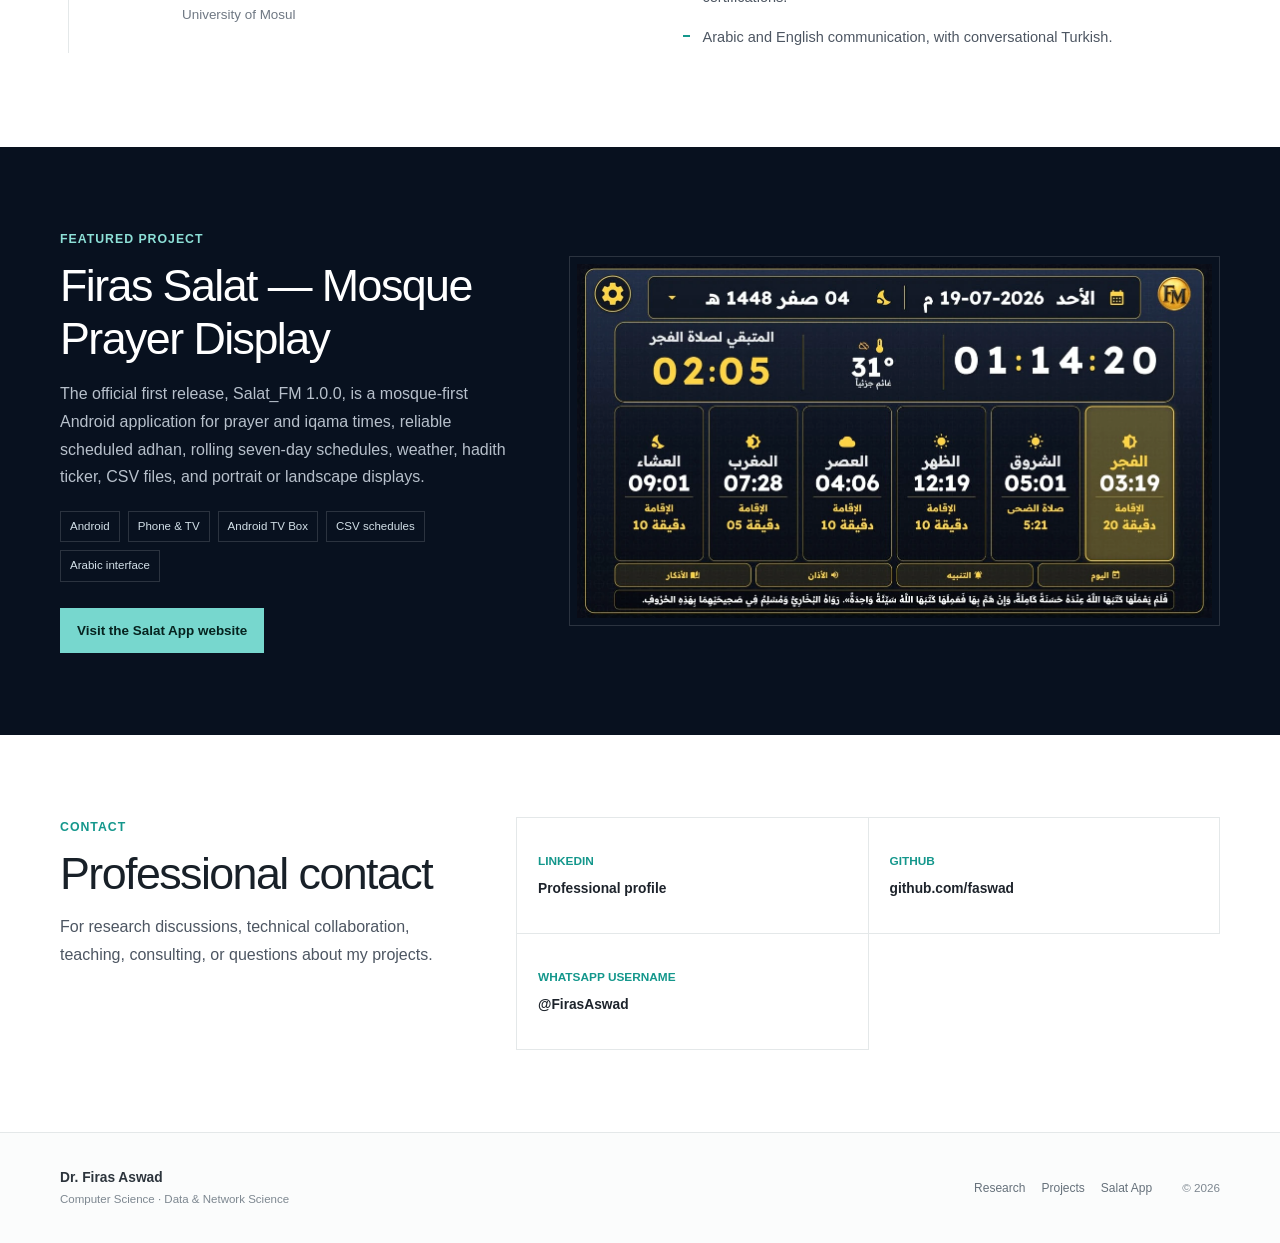
==== commit 0769f94e: "Publish Salat_FM 1.0.0 official website" ====
--- a/index.html
+++ b/index.html
@@ -279,7 +279,7 @@
             <p class="section-label light">Featured project</p>
             <h2>Firas Salat — Mosque Prayer Display</h2>
             <p>
-              Version 2.6.5 of a mosque-first Android application for prayer and
+              The official first release, Salat_FM 1.0.0, is a mosque-first Android application for prayer and
               iqama times, reliable scheduled adhan, rolling seven-day schedules,
               weather, hadith ticker, CSV files, and portrait or landscape displays.
             </p>
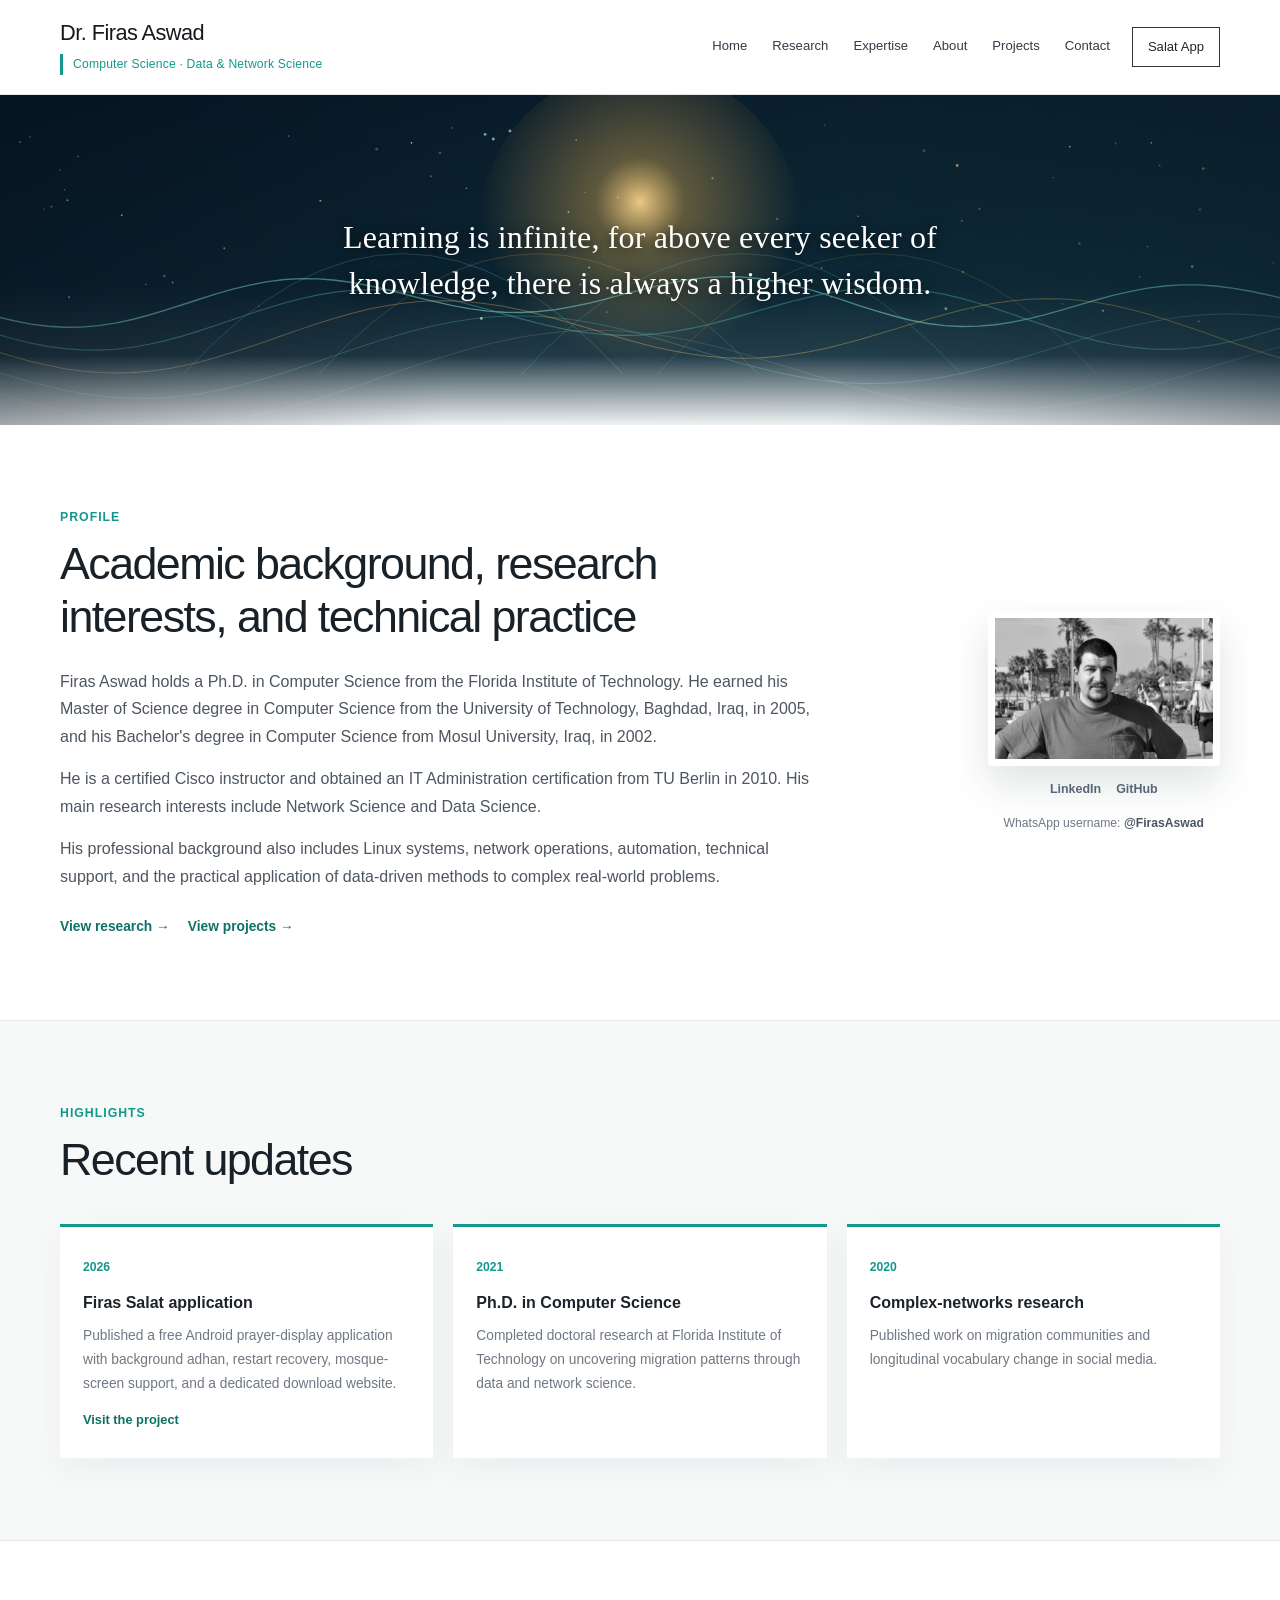
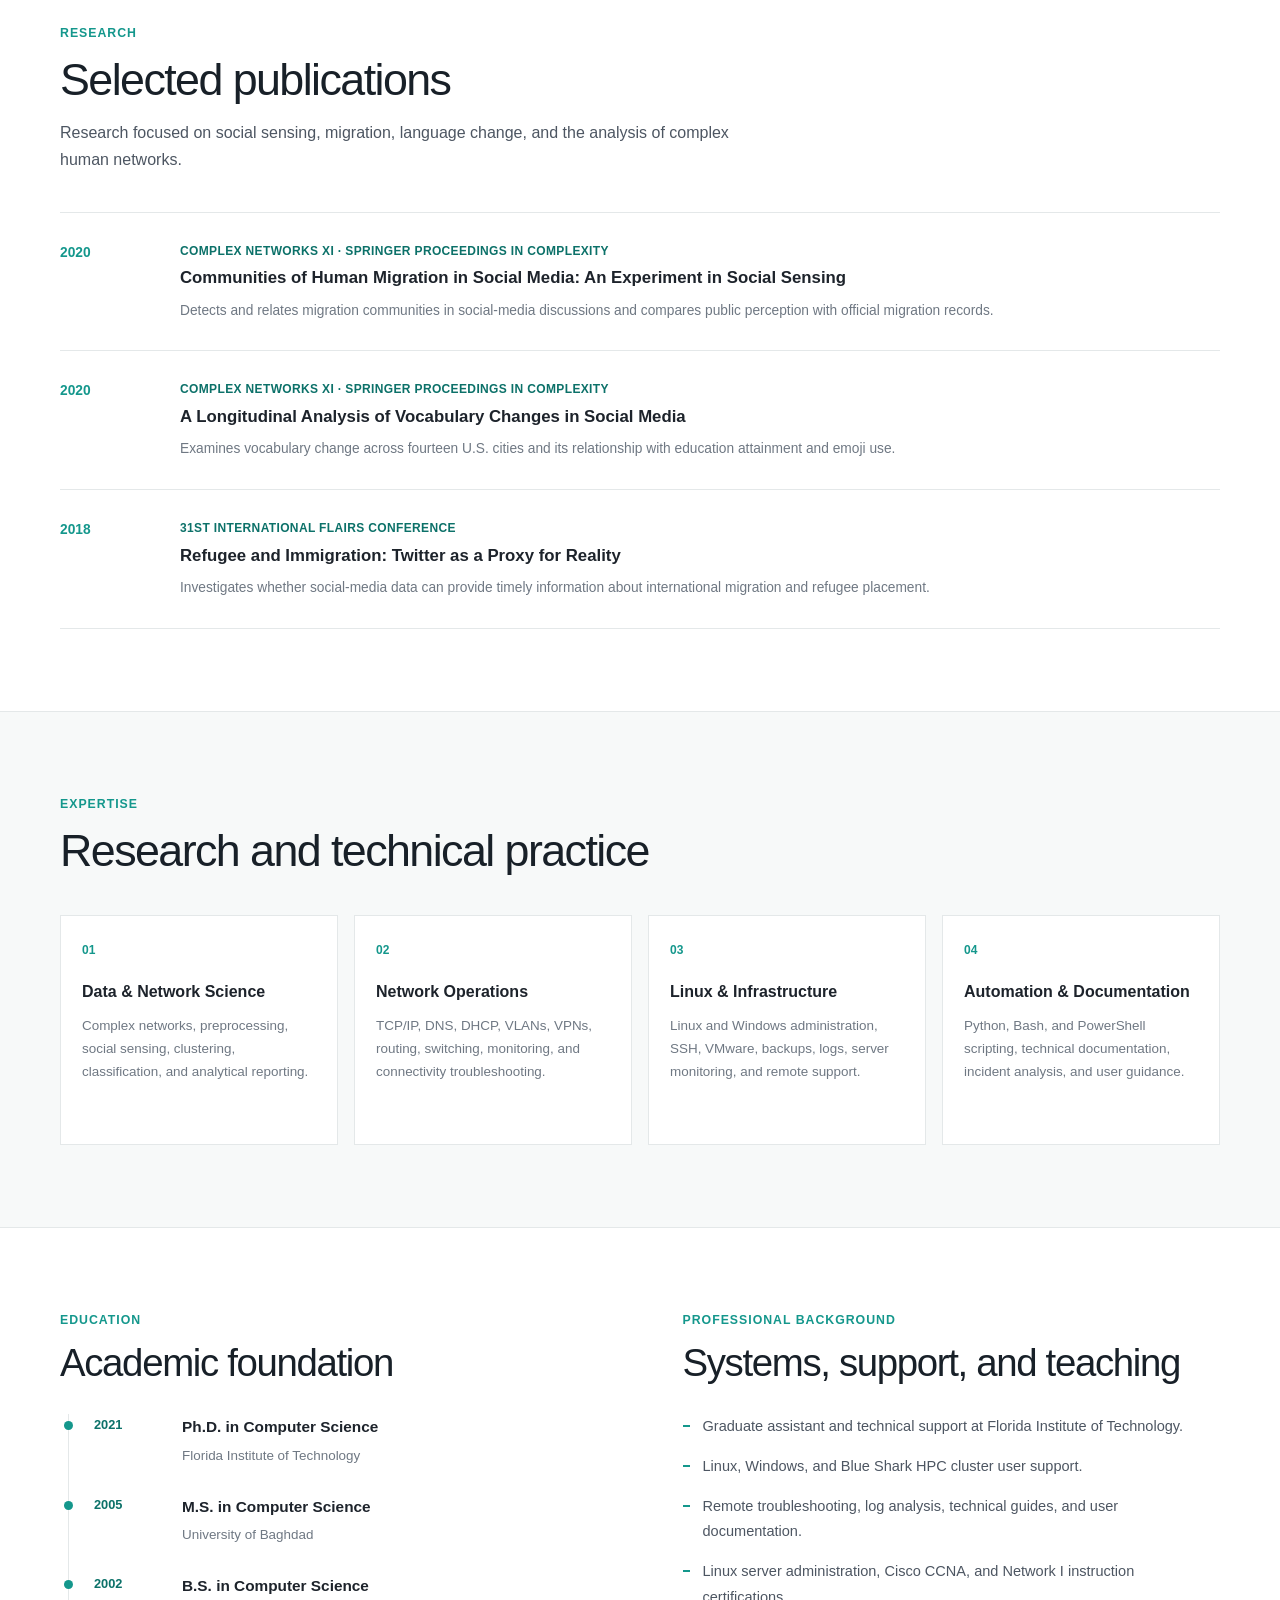
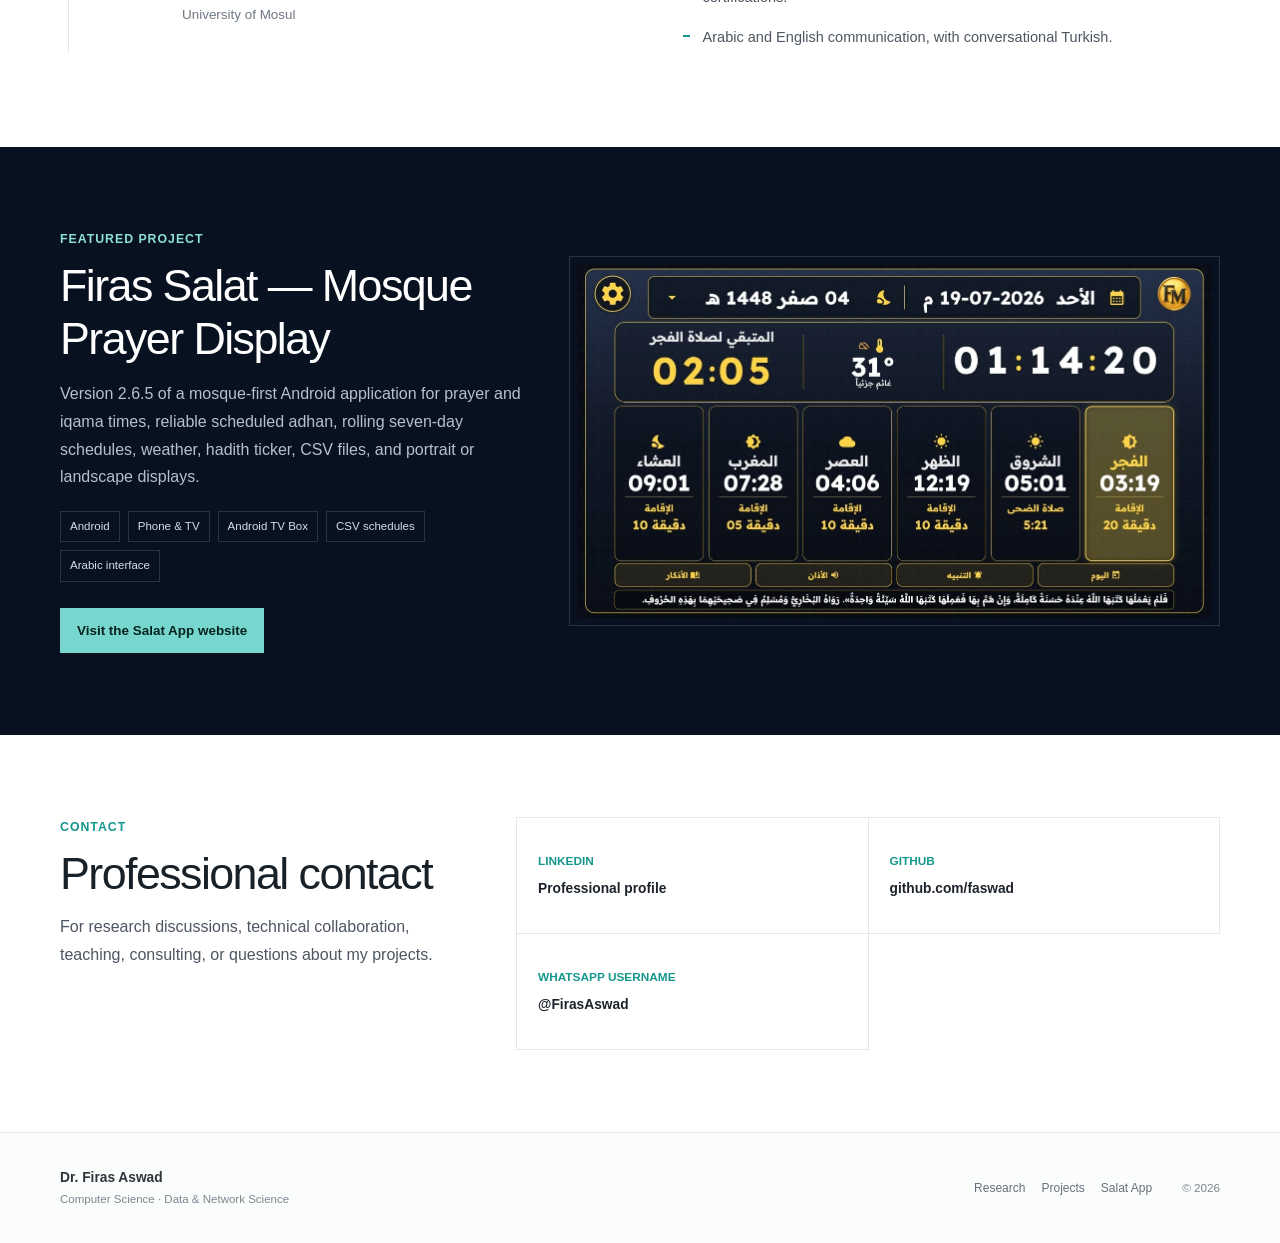
==== commit 0080e4a7: "Update Release Date" ====
--- a/index.html
+++ b/index.html
@@ -279,7 +279,7 @@
             <p class="section-label light">Featured project</p>
             <h2>Firas Salat — Mosque Prayer Display</h2>
             <p>
-              The official first release, Salat_FM 1.0.0, is a mosque-first Android application for prayer and
+              Version 2.6.5 of a mosque-first Android application for prayer and
               iqama times, reliable scheduled adhan, rolling seven-day schedules,
               weather, hadith ticker, CSV files, and portrait or landscape displays.
             </p>
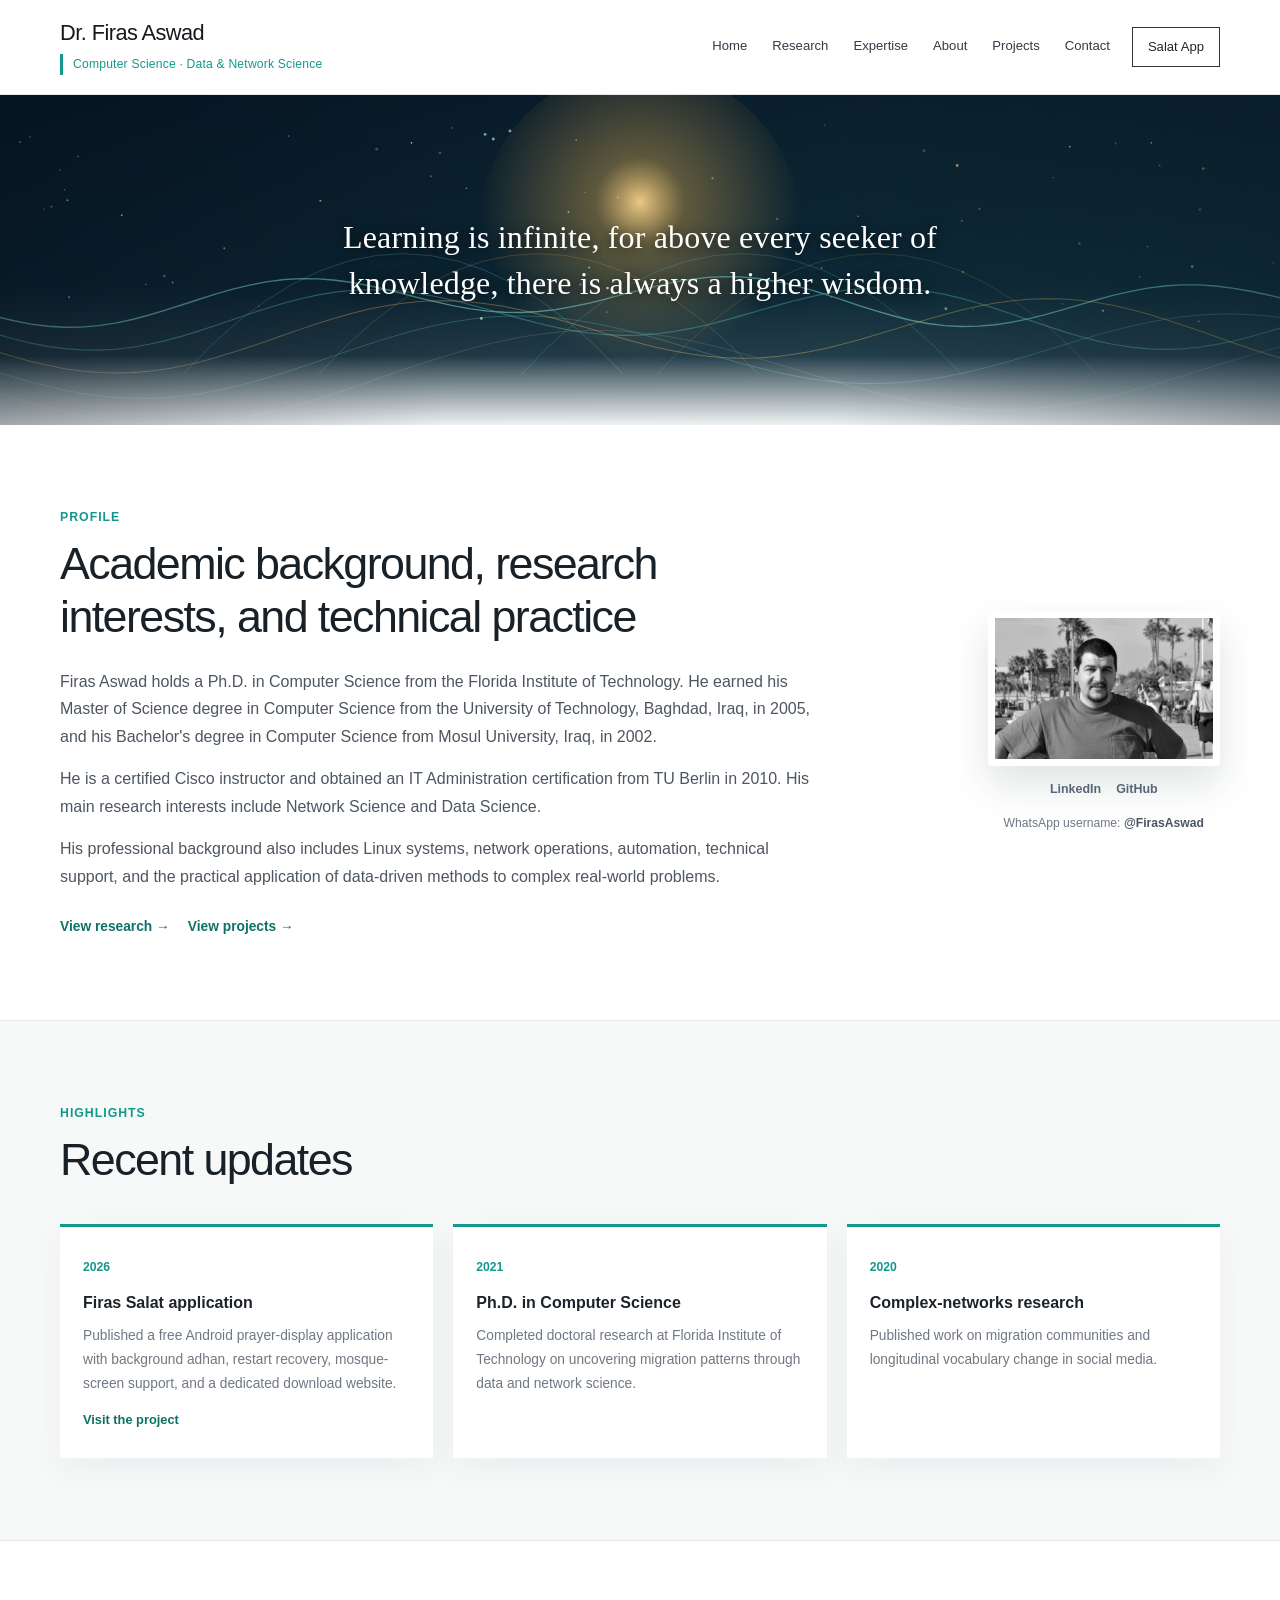
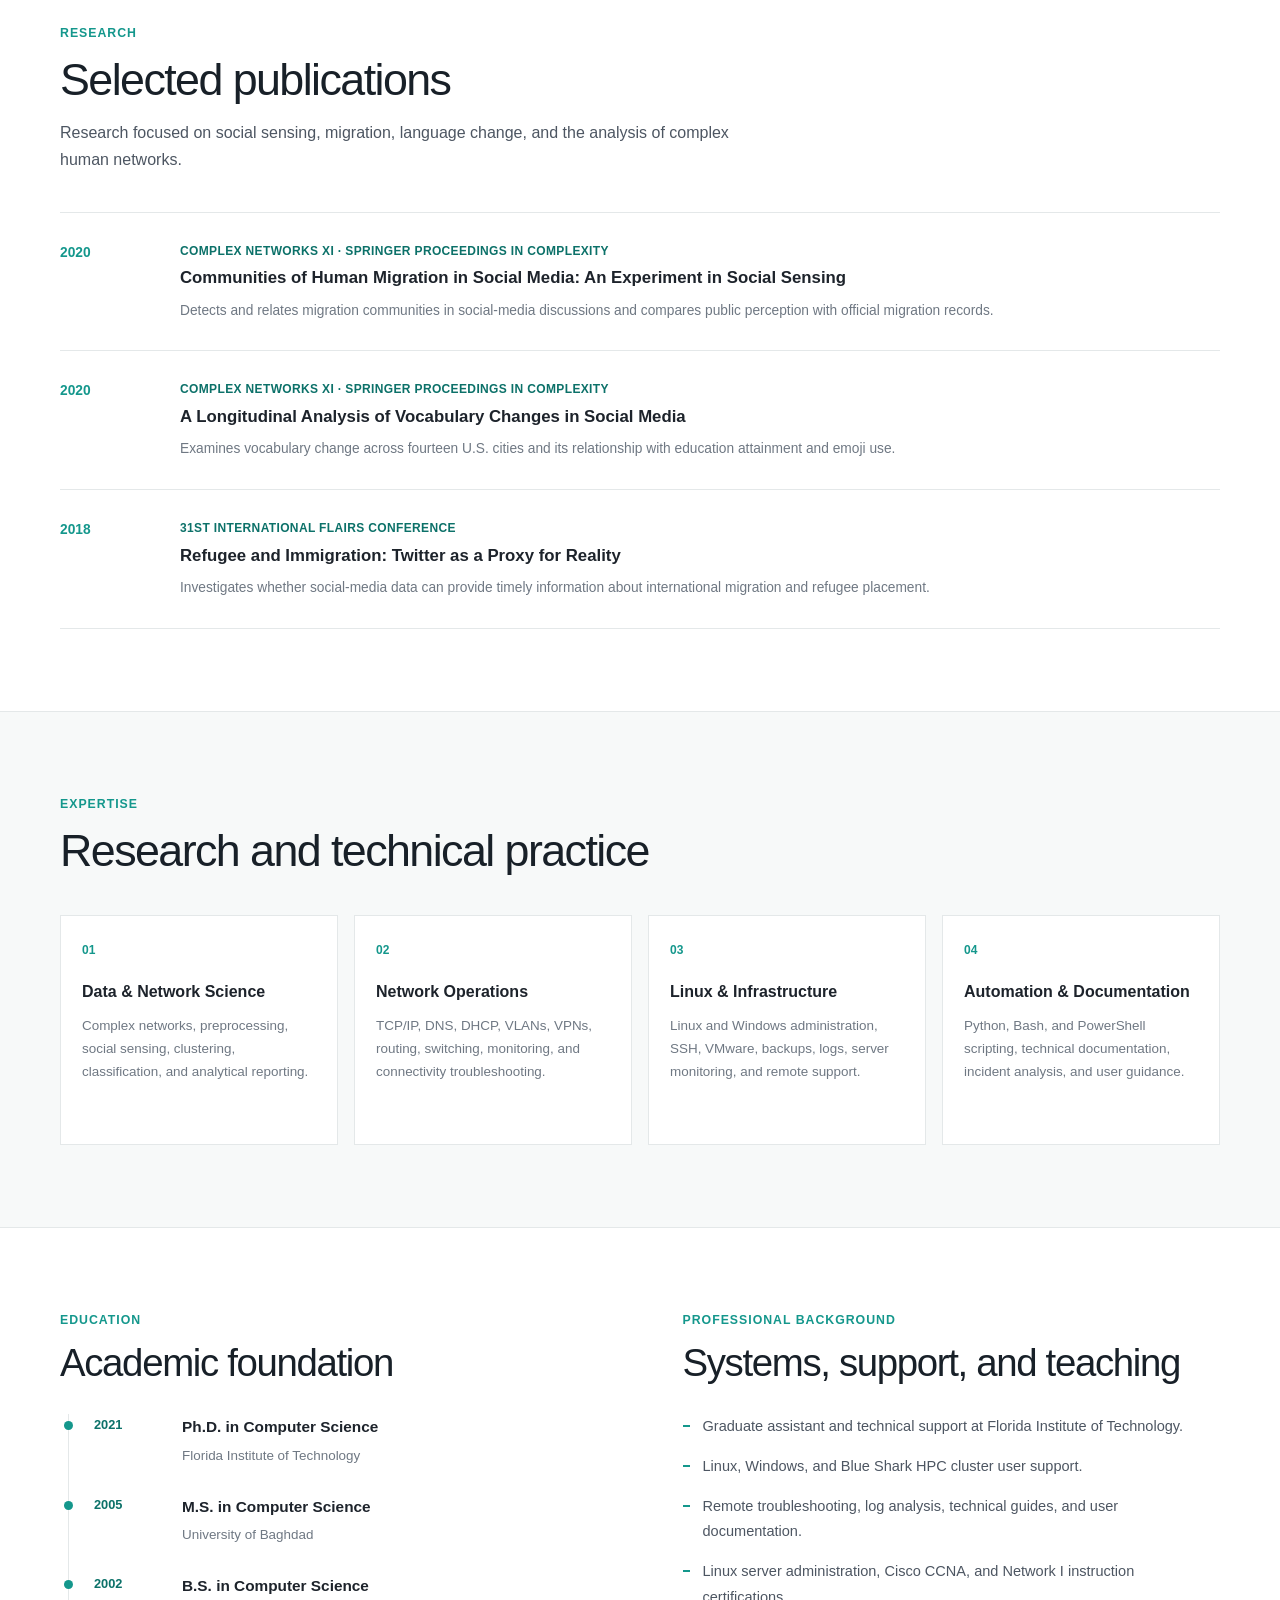
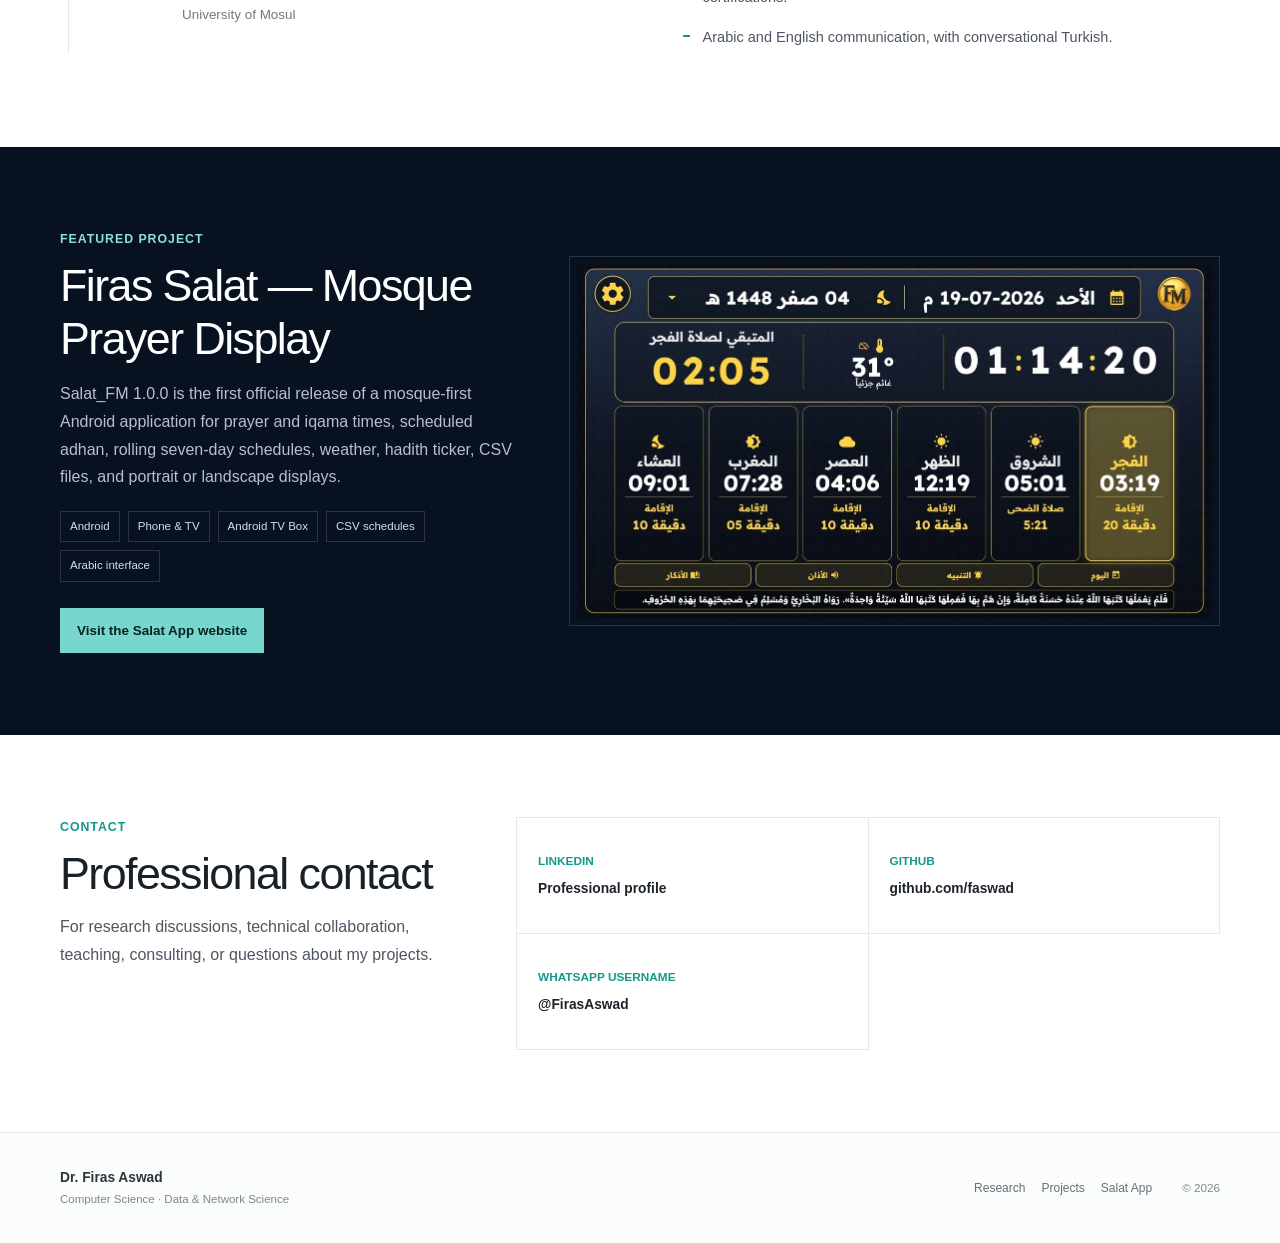
==== commit 31e456b8: "Update Website and APK" ====
--- a/index.html
+++ b/index.html
@@ -279,9 +279,10 @@
             <p class="section-label light">Featured project</p>
             <h2>Firas Salat — Mosque Prayer Display</h2>
             <p>
-              Version 2.6.5 of a mosque-first Android application for prayer and
-              iqama times, reliable scheduled adhan, rolling seven-day schedules,
-              weather, hadith ticker, CSV files, and portrait or landscape displays.
+              Salat_FM 1.0.0 is the first official release of a mosque-first Android
+              application for prayer and iqama times, scheduled adhan, rolling
+              seven-day schedules, weather, hadith ticker, CSV files, and portrait
+              or landscape displays.
             </p>
             <div class="project-tags">
               <span>Android</span>
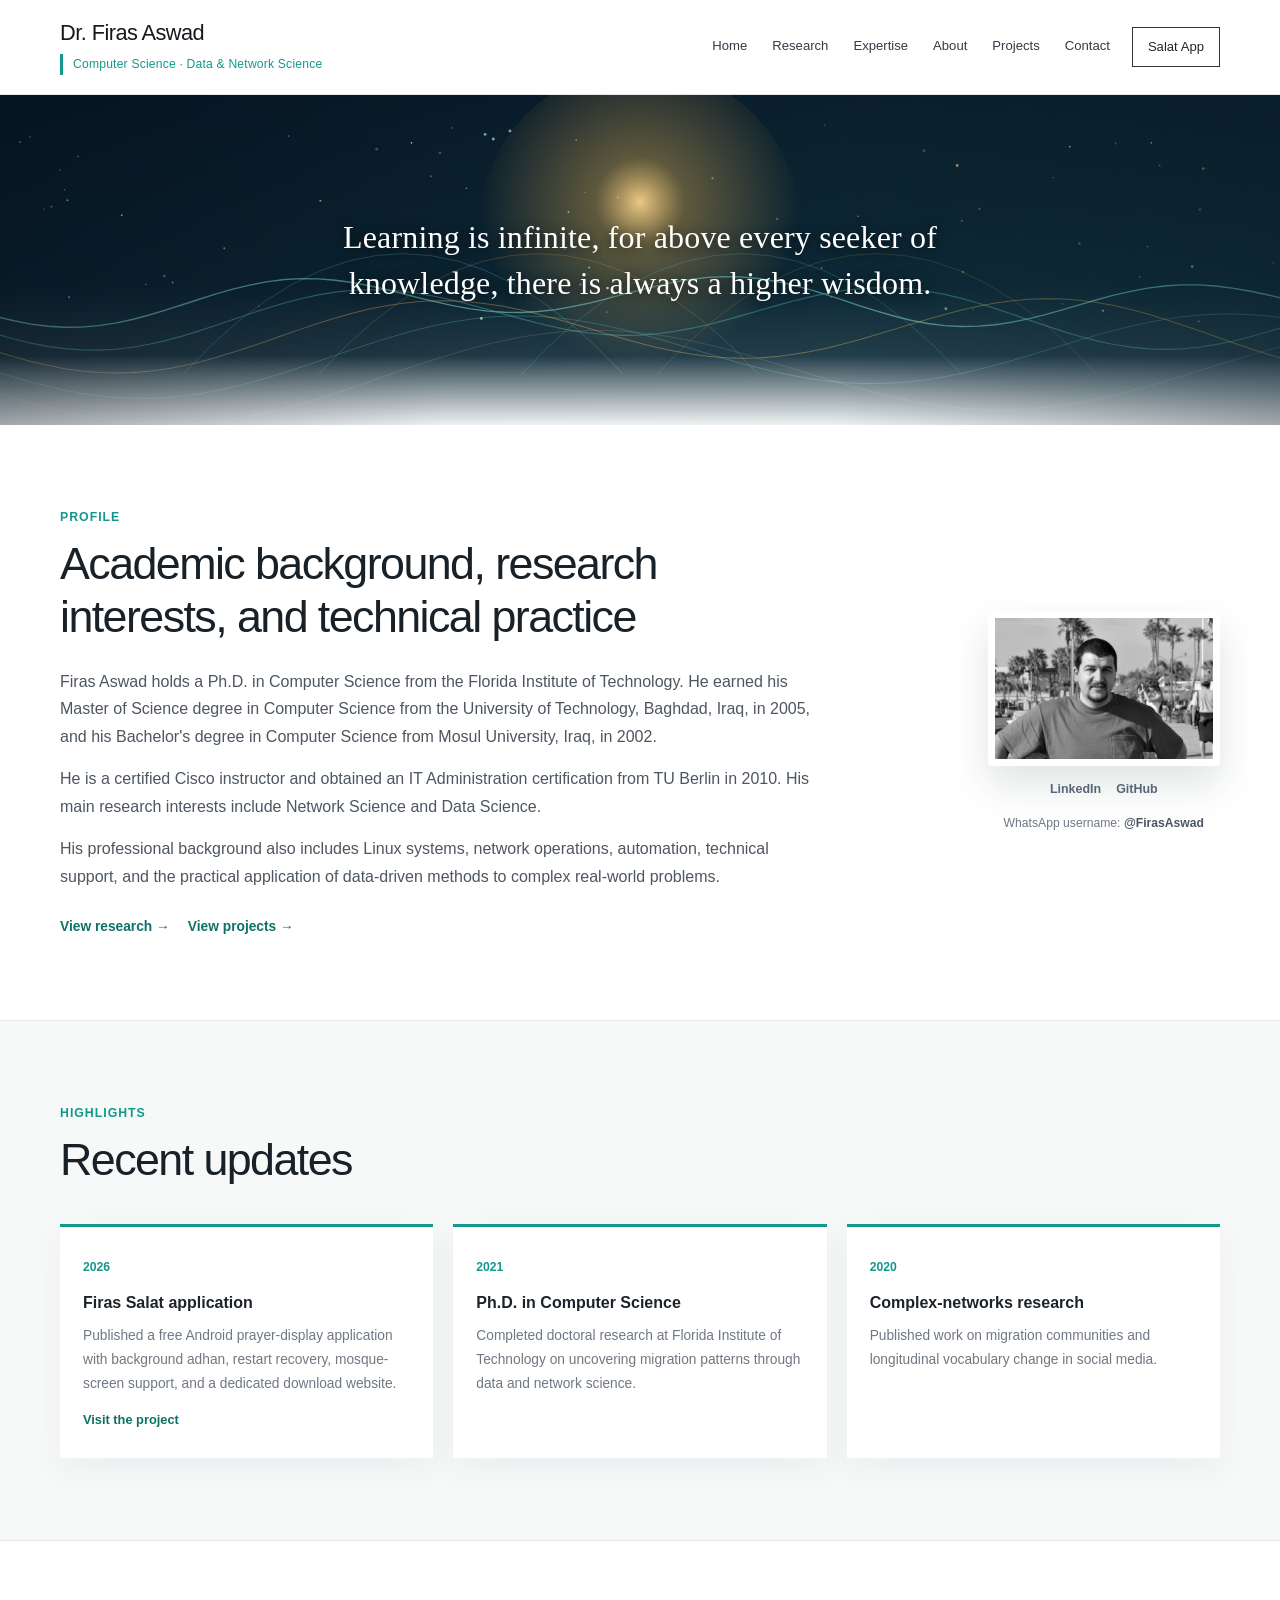
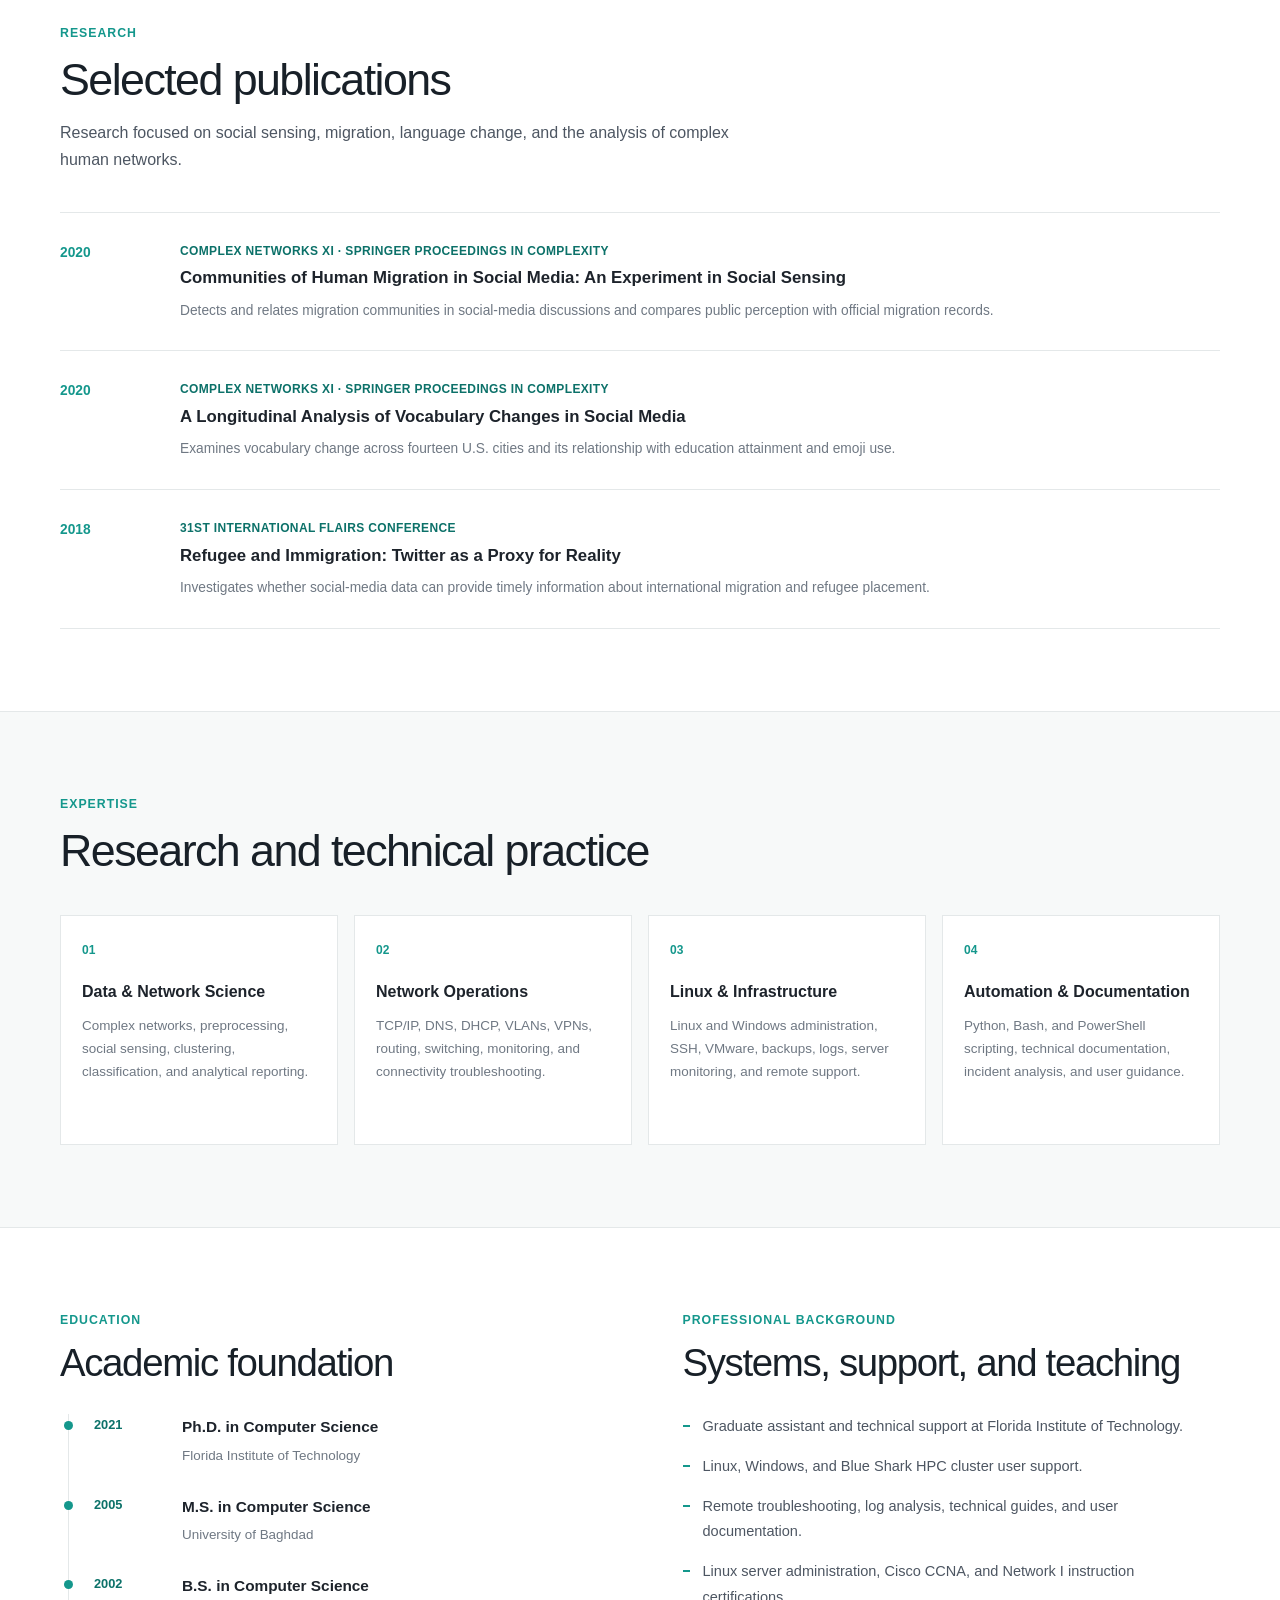
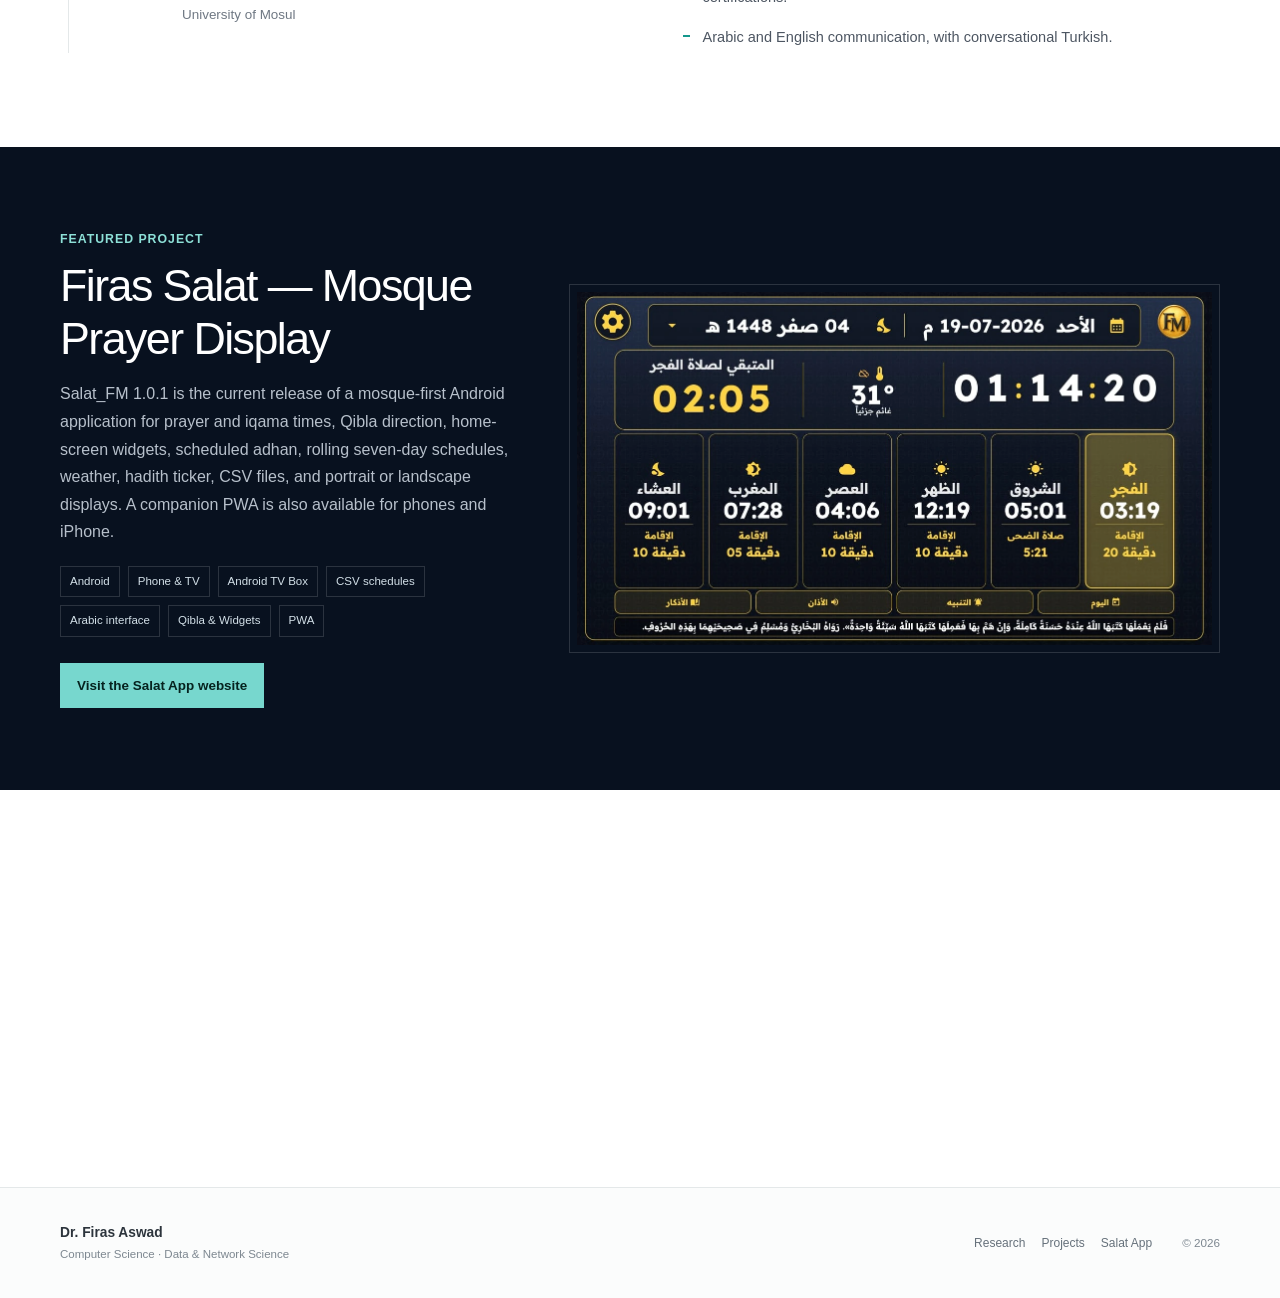
==== commit efb614c9: "Publish Salat_FM 1.0.1 with Qibla, Android widget and PWA" ====
--- a/index.html
+++ b/index.html
@@ -279,10 +279,11 @@
             <p class="section-label light">Featured project</p>
             <h2>Firas Salat — Mosque Prayer Display</h2>
             <p>
-              Salat_FM 1.0.0 is the first official release of a mosque-first Android
-              application for prayer and iqama times, scheduled adhan, rolling
-              seven-day schedules, weather, hadith ticker, CSV files, and portrait
-              or landscape displays.
+              Salat_FM 1.0.1 is the current release of a mosque-first Android
+              application for prayer and iqama times, Qibla direction, home-screen
+              widgets, scheduled adhan, rolling seven-day schedules, weather, hadith
+              ticker, CSV files, and portrait or landscape displays. A companion PWA
+              is also available for phones and iPhone.
             </p>
             <div class="project-tags">
               <span>Android</span>
@@ -290,6 +291,8 @@
               <span>Android TV Box</span>
               <span>CSV schedules</span>
               <span>Arabic interface</span>
+              <span>Qibla &amp; Widgets</span>
+              <span>PWA</span>
             </div>
             <a class="project-button" href="https://faswad.github.io/salat/">
               Visit the Salat App website
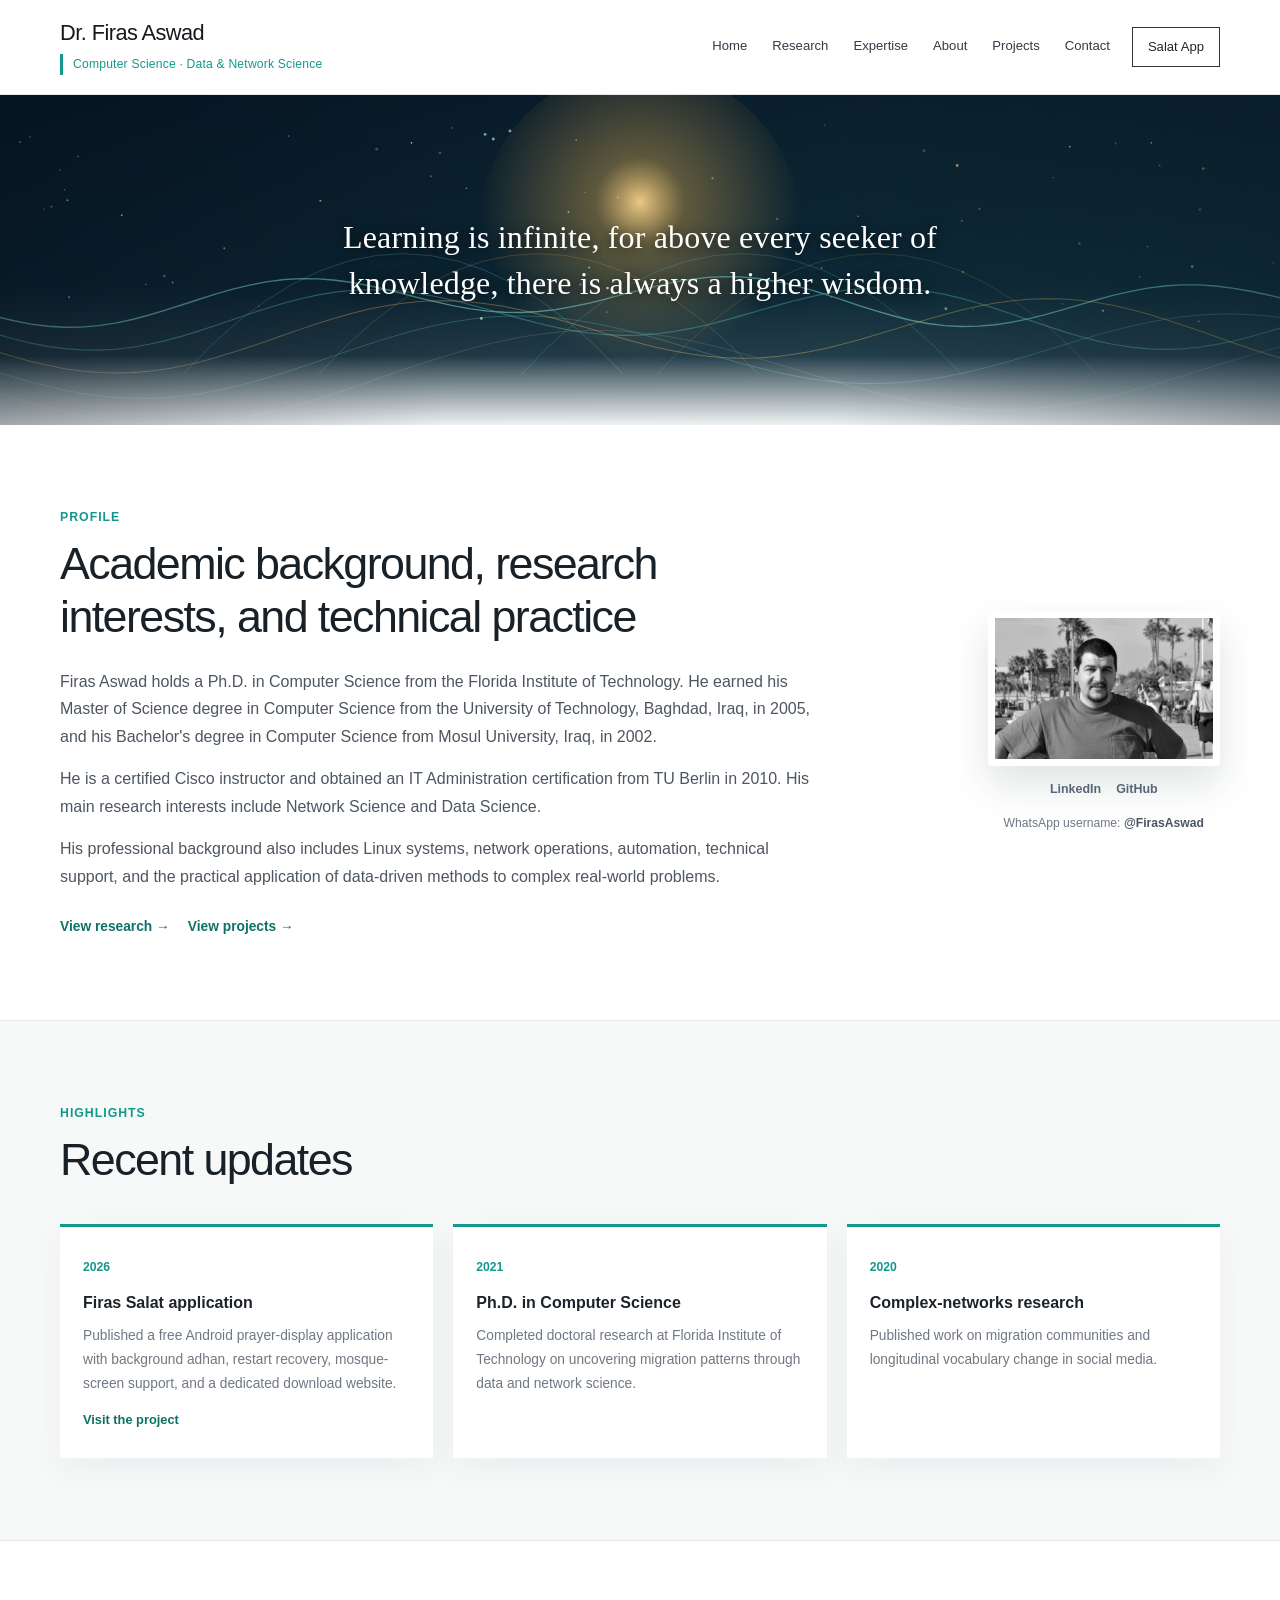
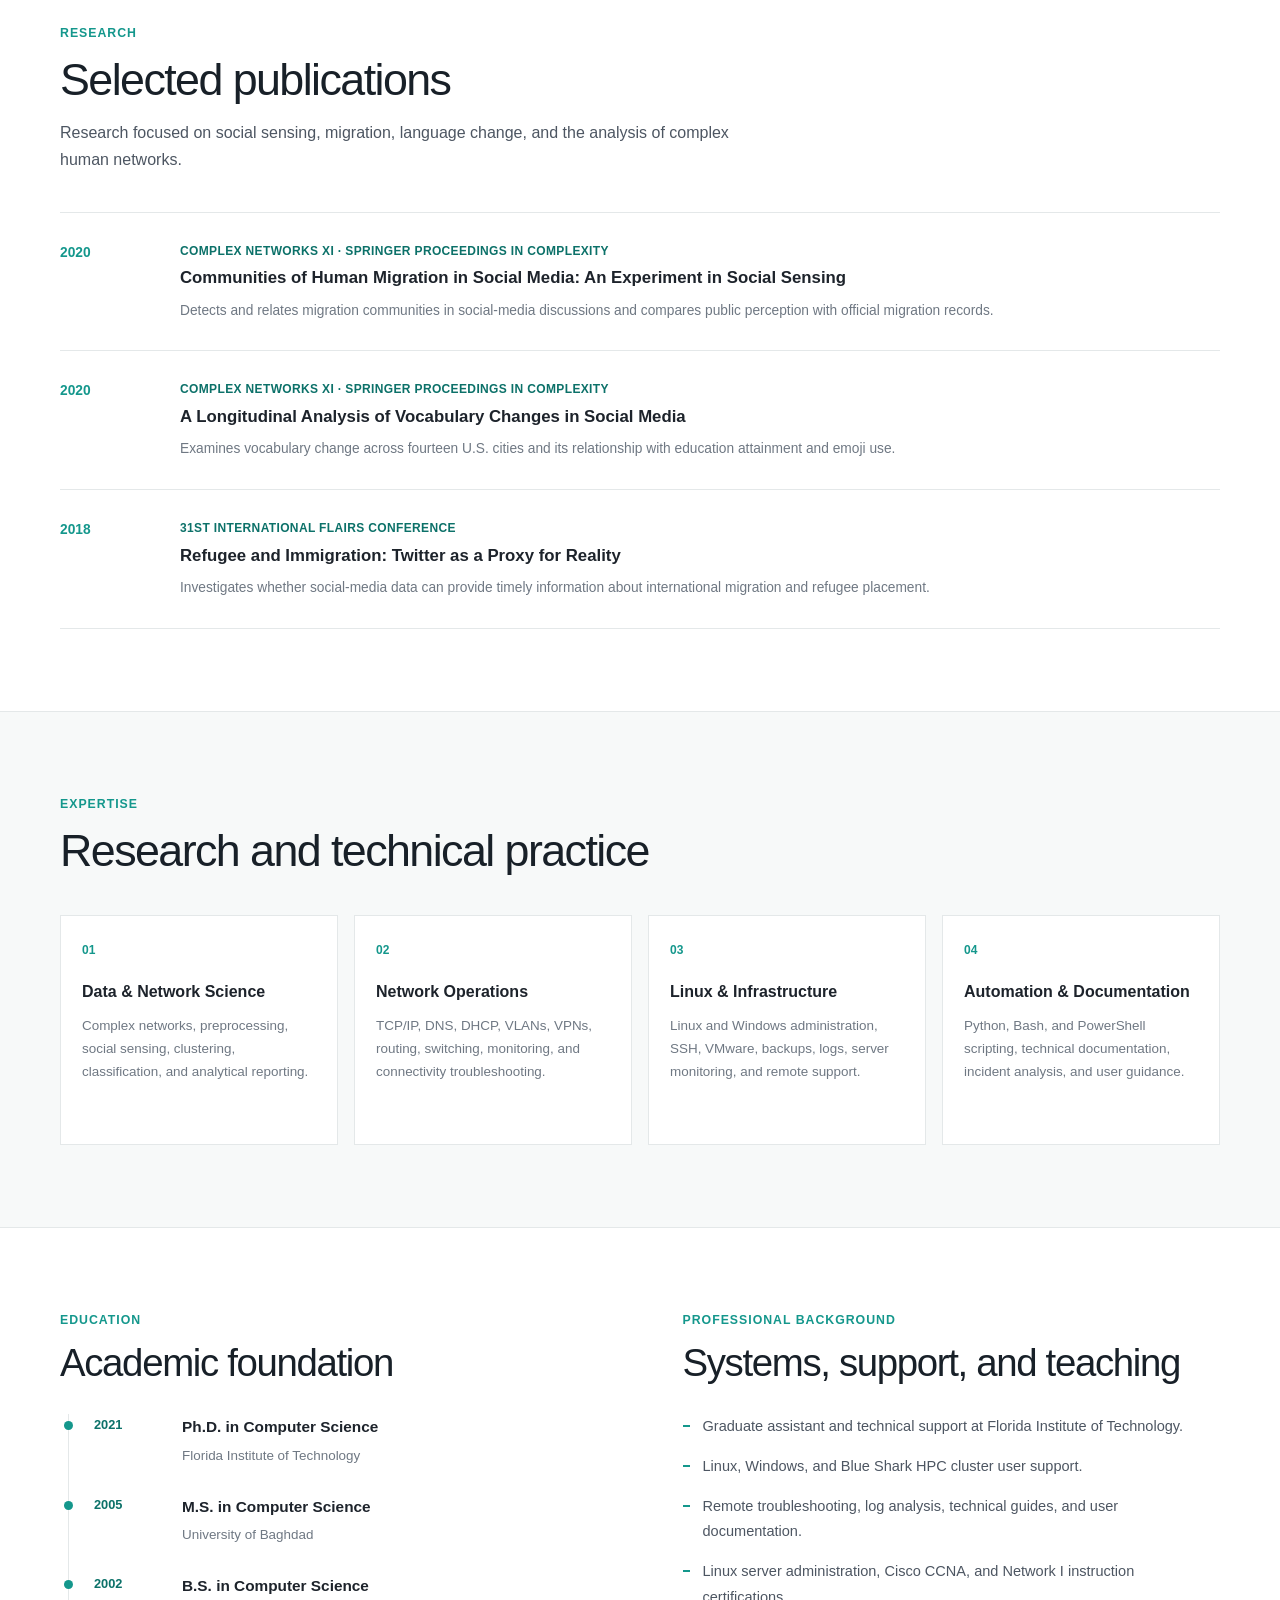
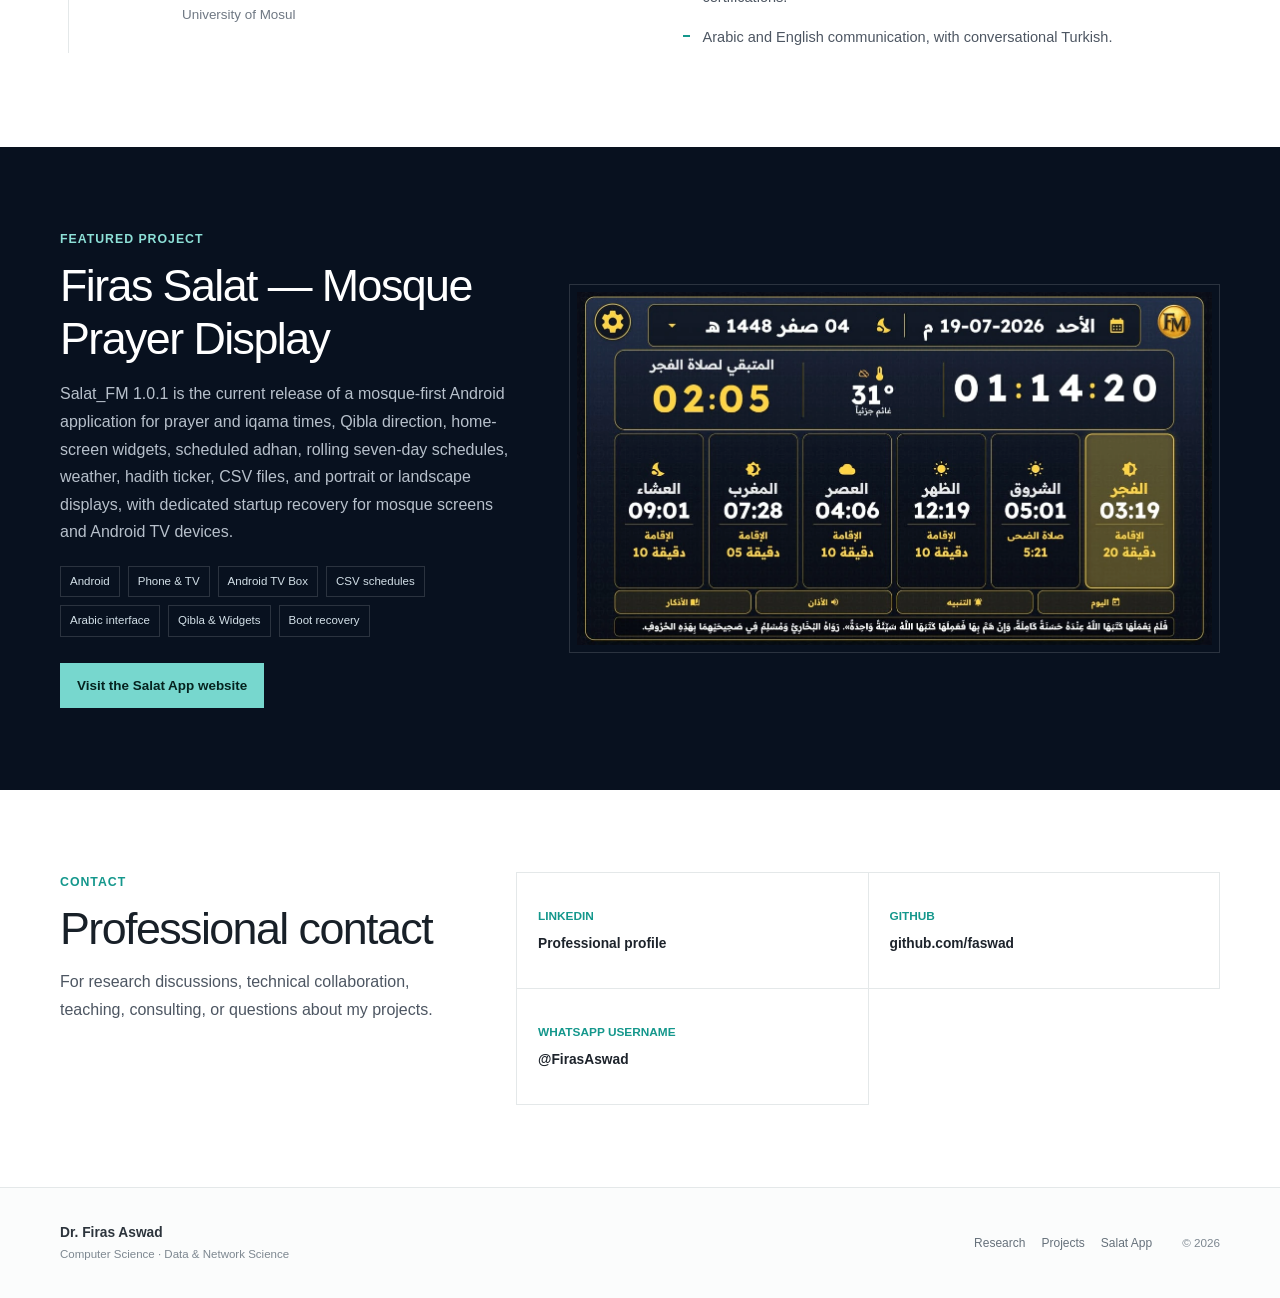
==== commit 87d9b180: "Update Salat_FM APK and remove PWA" ====
--- a/index.html
+++ b/index.html
@@ -13,7 +13,6 @@
   <meta property="og:image" content="https://faswad.github.io/assets/images/social-preview.jpg">
   <meta name="twitter:card" content="summary_large_image">
   <link rel="icon" type="image/png" sizes="32x32" href="assets/images/favicon-32.png">
-  <link rel="manifest" href="site.webmanifest">
   <link rel="stylesheet" href="assets/css/style.css?v=10">
   <title>Dr. Firas Aswad | Computer Science & Network Science</title>
 </head>
@@ -282,8 +281,8 @@
               Salat_FM 1.0.1 is the current release of a mosque-first Android
               application for prayer and iqama times, Qibla direction, home-screen
               widgets, scheduled adhan, rolling seven-day schedules, weather, hadith
-              ticker, CSV files, and portrait or landscape displays. A companion PWA
-              is also available for phones and iPhone.
+              ticker, CSV files, and portrait or landscape displays, with dedicated
+              startup recovery for mosque screens and Android TV devices.
             </p>
             <div class="project-tags">
               <span>Android</span>
@@ -292,7 +291,7 @@
               <span>CSV schedules</span>
               <span>Arabic interface</span>
               <span>Qibla &amp; Widgets</span>
-              <span>PWA</span>
+              <span>Boot recovery</span>
             </div>
             <a class="project-button" href="https://faswad.github.io/salat/">
               Visit the Salat App website
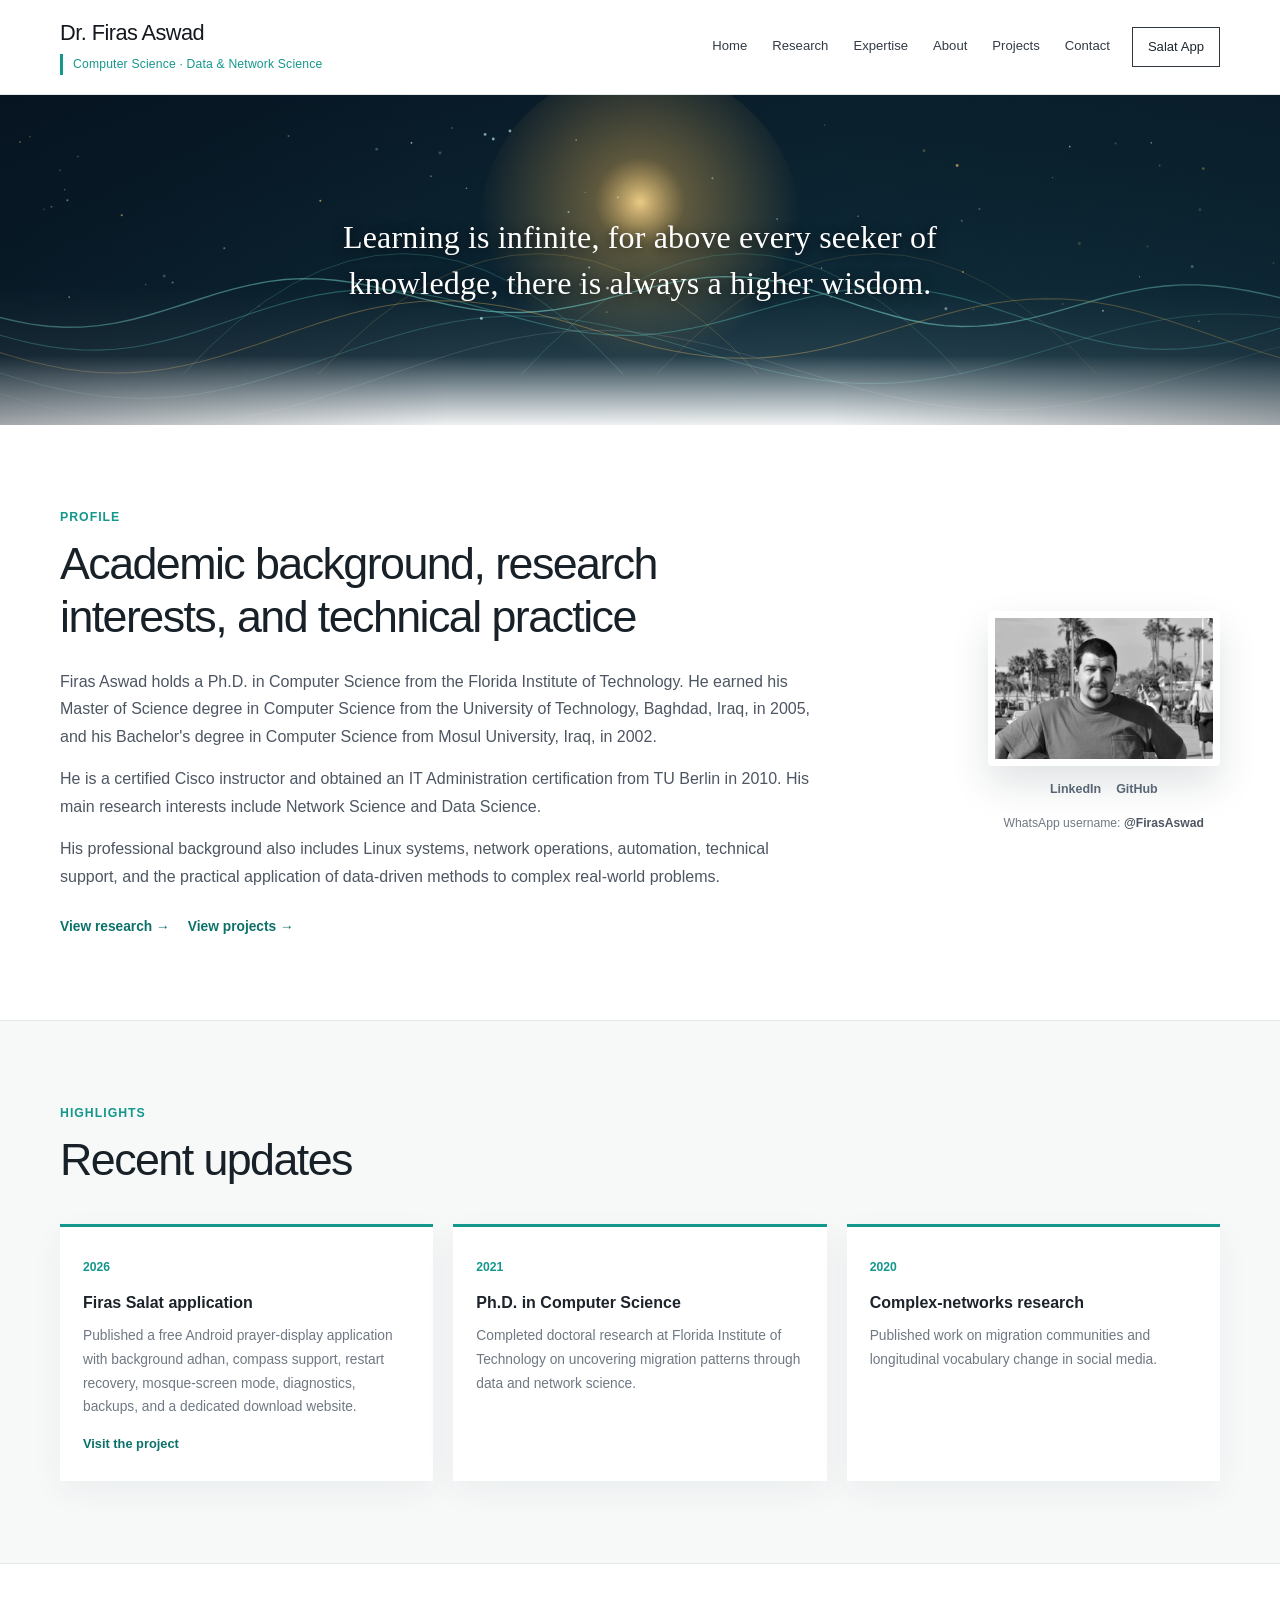
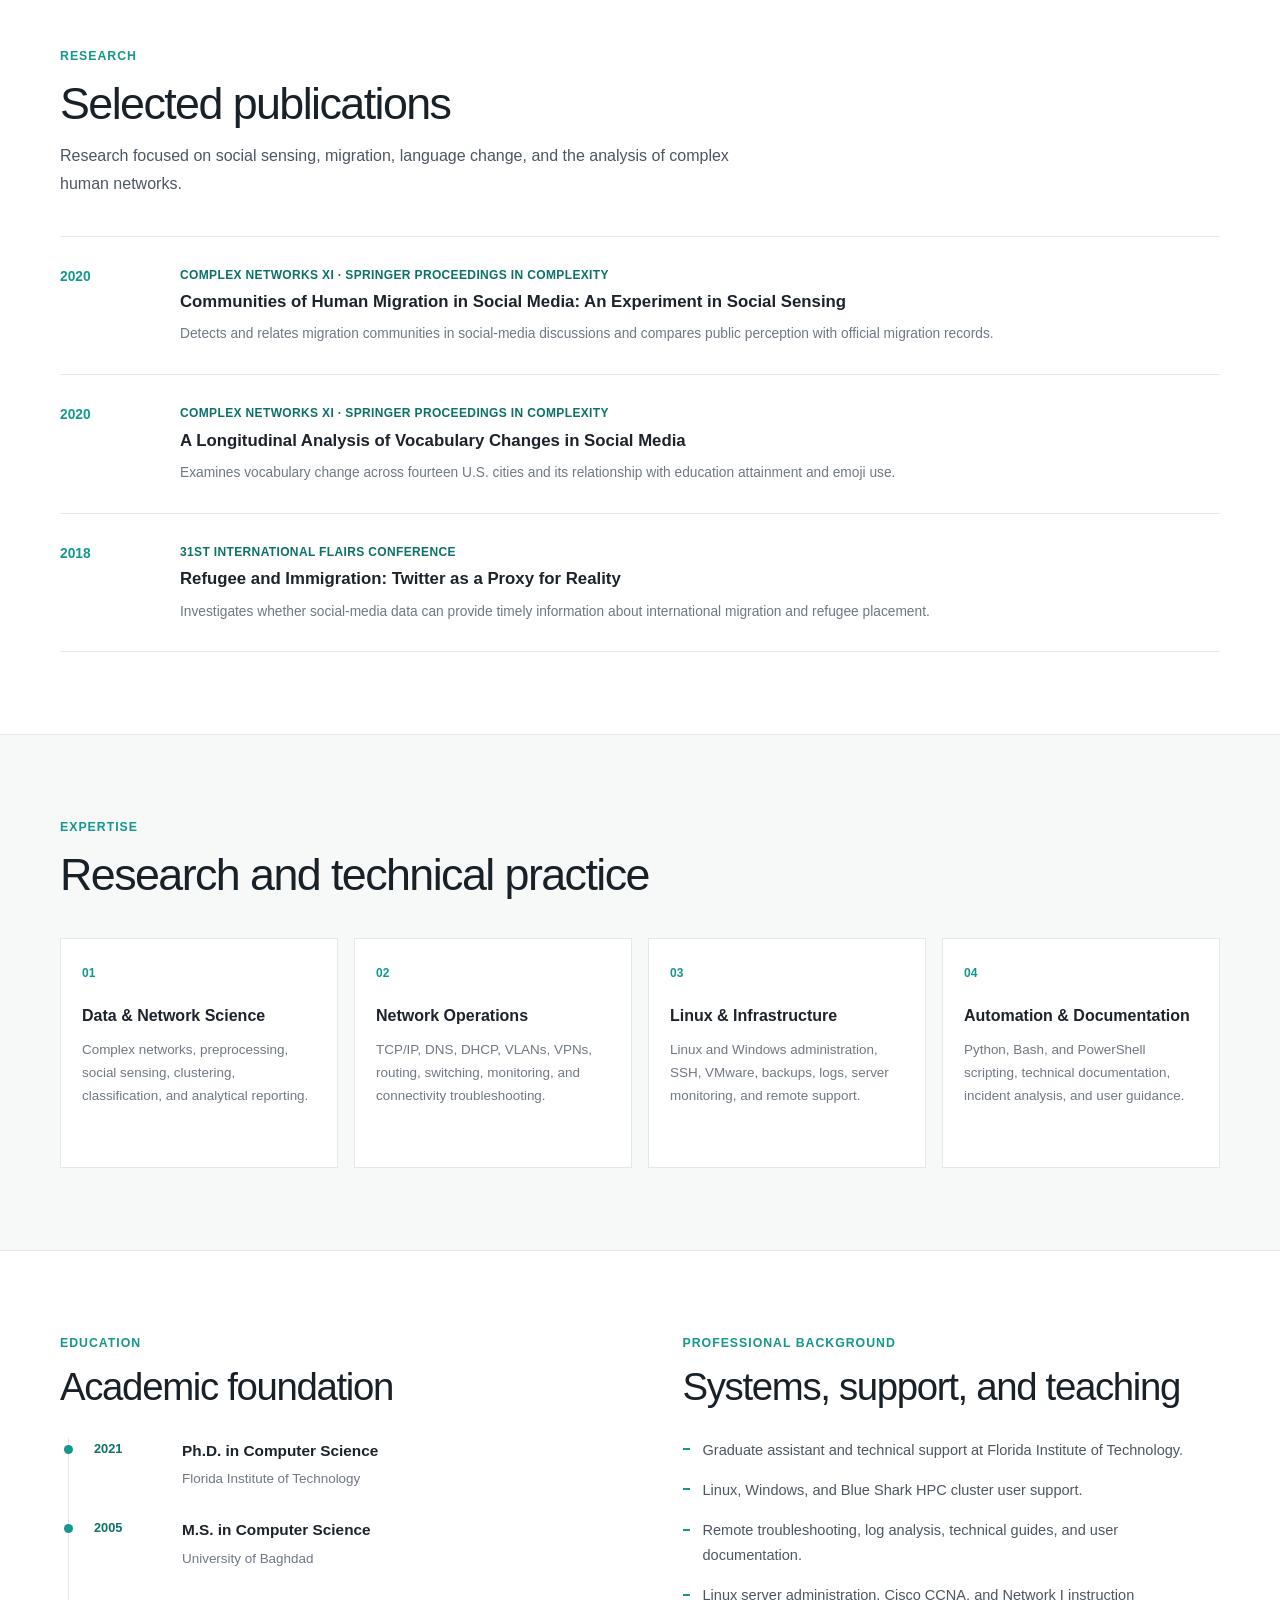
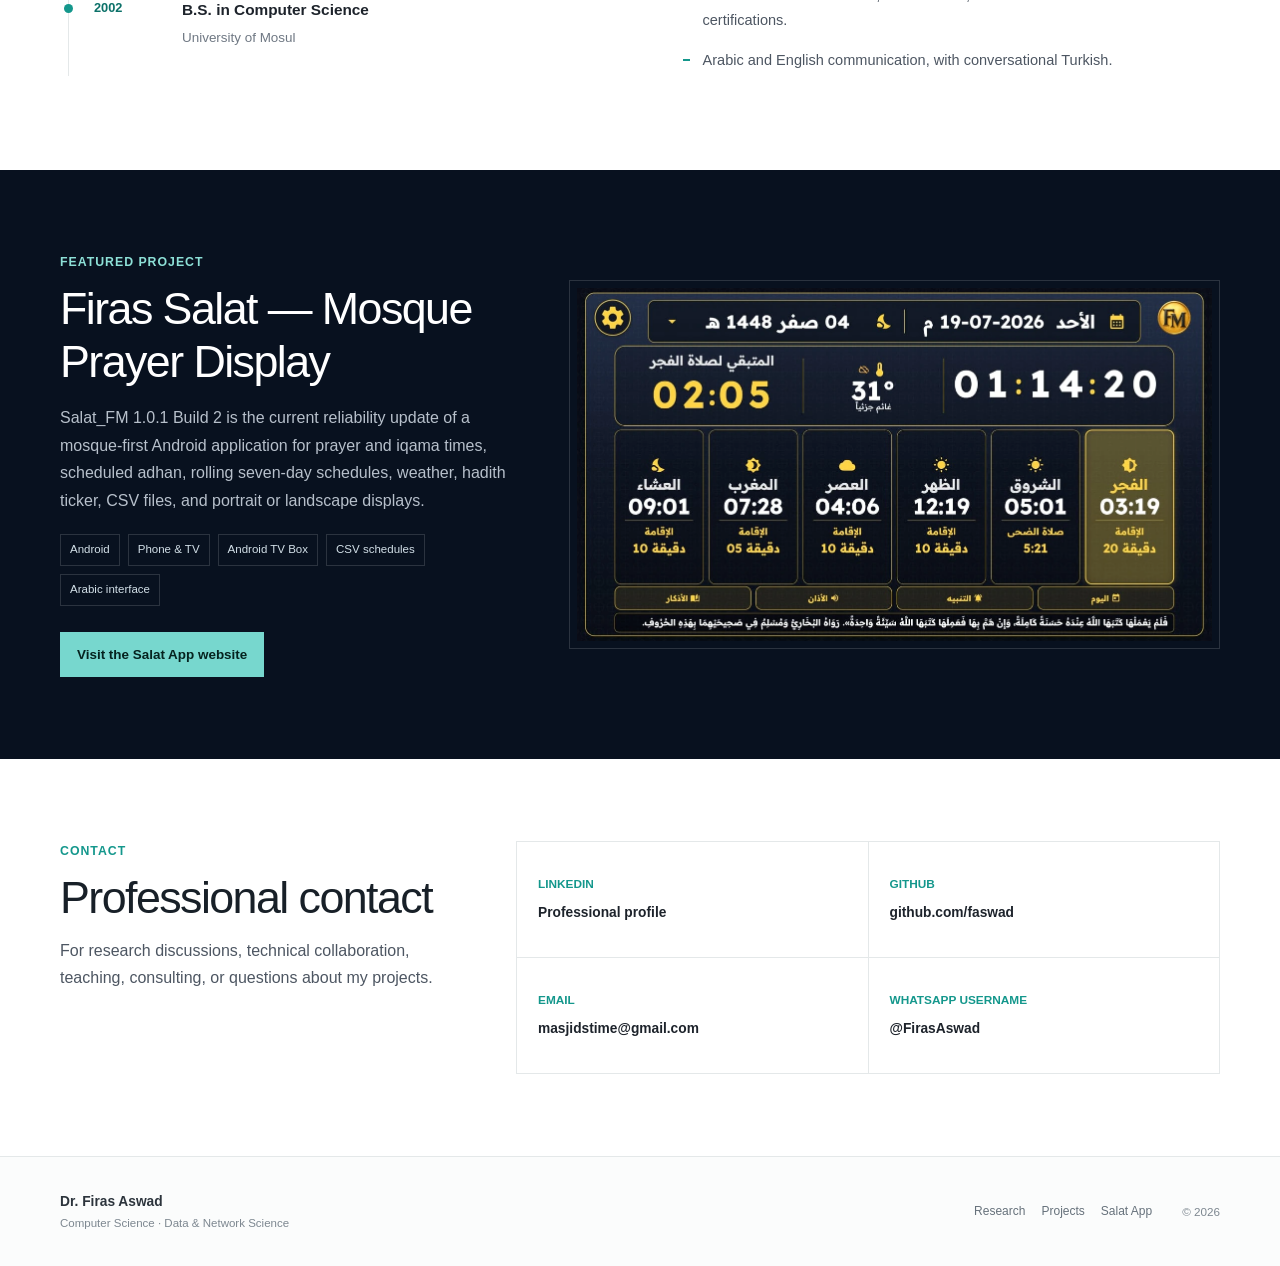
==== commit f42c1092: "Update Website" ====
--- a/index.html
+++ b/index.html
@@ -13,7 +13,7 @@
   <meta property="og:image" content="https://faswad.github.io/assets/images/social-preview.jpg">
   <meta name="twitter:card" content="summary_large_image">
   <link rel="icon" type="image/png" sizes="32x32" href="assets/images/favicon-32.png">
-  <link rel="stylesheet" href="assets/css/style.css?v=10">
+<link rel="stylesheet" href="assets/css/style.css?v=10">
   <title>Dr. Firas Aswad | Computer Science & Network Science</title>
 </head>
 
@@ -114,7 +114,7 @@
             <h3>Firas Salat application</h3>
             <p>
               Published a free Android prayer-display application with background adhan,
-              restart recovery, mosque-screen support, and a dedicated download website.
+              compass support, restart recovery, mosque-screen mode, diagnostics, backups, and a dedicated download website.
             </p>
             <a href="https://faswad.github.io/salat/">Visit the project</a>
           </article>
@@ -278,11 +278,10 @@
             <p class="section-label light">Featured project</p>
             <h2>Firas Salat — Mosque Prayer Display</h2>
             <p>
-              Salat_FM 1.0.1 is the current release of a mosque-first Android
-              application for prayer and iqama times, Qibla direction, home-screen
-              widgets, scheduled adhan, rolling seven-day schedules, weather, hadith
-              ticker, CSV files, and portrait or landscape displays, with dedicated
-              startup recovery for mosque screens and Android TV devices.
+              Salat_FM 1.0.1 Build 2 is the current reliability update of a mosque-first Android
+              application for prayer and iqama times, scheduled adhan, rolling
+              seven-day schedules, weather, hadith ticker, CSV files, and portrait
+              or landscape displays.
             </p>
             <div class="project-tags">
               <span>Android</span>
@@ -290,8 +289,6 @@
               <span>Android TV Box</span>
               <span>CSV schedules</span>
               <span>Arabic interface</span>
-              <span>Qibla &amp; Widgets</span>
-              <span>Boot recovery</span>
             </div>
             <a class="project-button" href="https://faswad.github.io/salat/">
               Visit the Salat App website
@@ -329,6 +326,10 @@
             <span>GitHub</span>
             <strong>github.com/faswad</strong>
           </a>
+          <a href="mailto:masjidstime@gmail.com">
+            <span>Email</span>
+            <strong>masjidstime@gmail.com</strong>
+          </a>
           <div class="contact-static">
             <span>WhatsApp username</span>
             <strong>@FirasAswad</strong>
